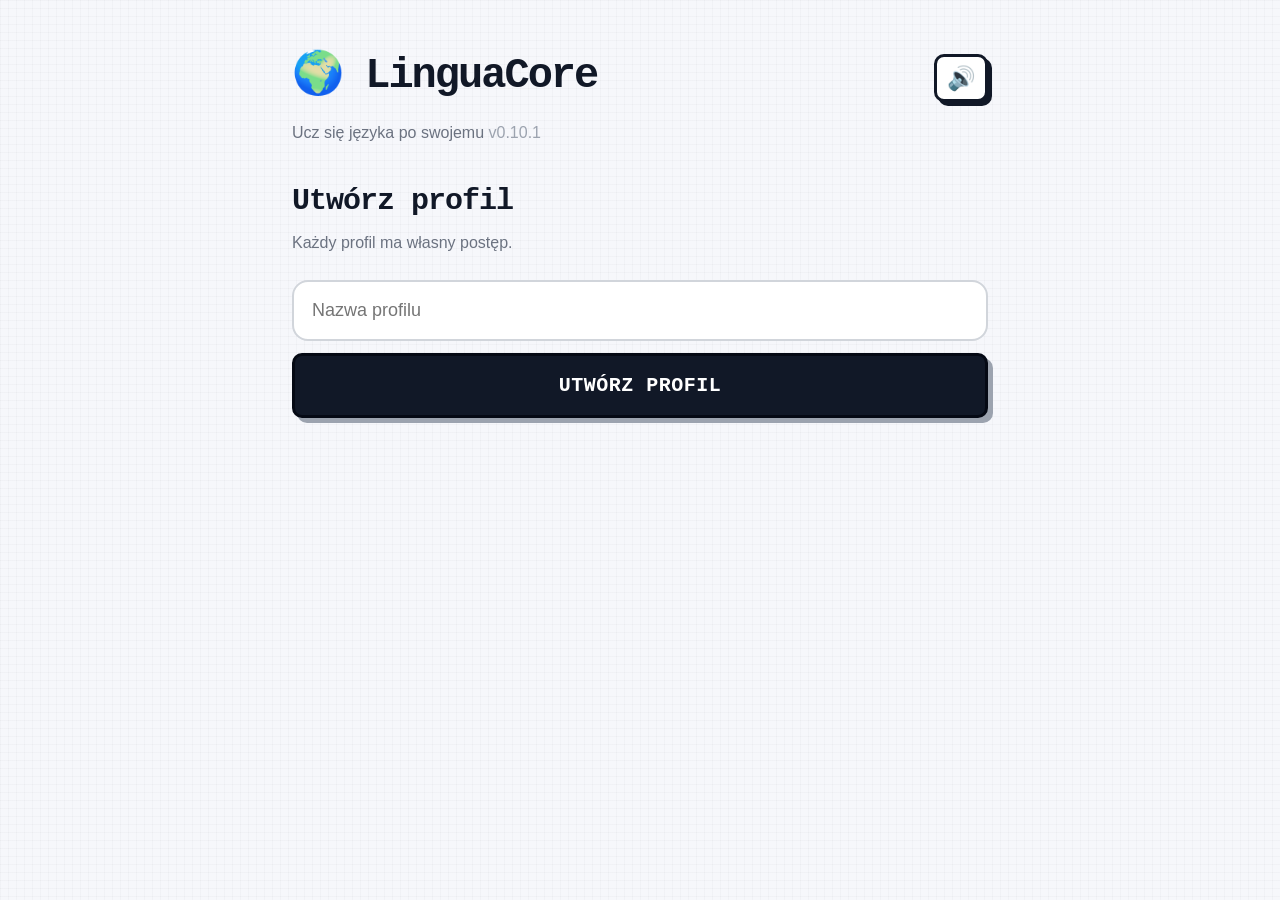
==== index.html @ 2295edbc "LinguaCore v0.10.1 – answer feedback and UI fixes" ====
<!doctype html><html lang="pl"><head><meta charset="utf-8"><meta name="viewport" content="width=device-width,initial-scale=1,viewport-fit=cover"><meta name="theme-color" content="#111827"><link rel="manifest" href="manifest.webmanifest"><link rel="stylesheet" href="styles.css"><title>LinguaCore 0.10.1</title></head><body><main class="app">
<header class="brand"><div class="brand-line"><h1>🌍 LinguaCore</h1><button id="soundToggle" class="sound-toggle" aria-label="Dźwięki">🔊</button></div><p>Ucz się języka po swojemu <span class="version">v0.10.1</span></p></header>
<section id="profileScreen" class="screen"><h2 class="title">Utwórz profil</h2><p class="subtitle">Każdy profil ma własny postęp.</p><input id="profileName" class="input" placeholder="Nazwa profilu"><button id="createProfileBtn" class="primary">Utwórz profil</button><div id="existingProfiles"></div></section>
<section id="courseScreen" class="screen"><div class="profile-chip"><div><small>PROFIL</small><div id="activeProfileName" class="profile-name">—</div></div><button id="changeProfileBtn" class="change-profile">Zmień</button></div><h2 class="title">Czego chcesz się uczyć?</h2><p class="subtitle">Każdy język zachowuje oddzielny postęp.</p>
<button class="action-card course-card" data-course="english"><div class="card-row"><div class="flag">🇬🇧</div><div class="card-main"><div class="card-name">English</div><div class="card-info">British English • A1–B2</div></div><div class="arrow">›</div></div></button>
<button class="action-card course-card" data-course="spanish"><div class="card-row"><div class="flag">🇪🇸</div><div class="card-main"><div class="card-name">Español</div><div class="card-info">A1–B2</div></div><div class="arrow">›</div></div></button></section>
<section id="levelScreen" class="screen"><button id="backToCourses" class="back">← Kursy</button><h2 id="levelTitle" class="title">Wybierz poziom</h2><p class="subtitle">Wybierz poziom startowy.</p><div id="levelGrid" class="level-grid"></div></section>
<section id="readyScreen" class="screen"><button id="backToLevels" class="back">← Poziomy</button><h2 class="title">Kurs gotowy</h2><div class="card"><div id="readyCourse" class="card-name"></div><div id="readyLevel" class="card-info"></div></div><button id="startCourseBtn" class="primary">Rozpocznij naukę</button></section>
<section id="lessonScreen" class="screen"><button id="backFromLesson" class="back">← Kurs</button><div class="lesson-top"><div>Nauka</div><div id="lessonCounter">1 / 5</div></div><div class="lesson-progress"><div id="lessonProgressBar" class="lesson-progress-bar"></div></div>
      <div class="lesson-pixel-scene" aria-hidden="true">
        <span class="pixel-star">✦</span><span class="pixel-hills">▁▂▃▂▁</span><span class="pixel-star">✦</span>
      </div><div class="card lesson-card"><div id="lessonInstruction" class="subtitle">Wybierz poprawne tłumaczenie</div><div id="lessonPrompt" class="lesson-prompt"></div><button id="lessonSpeak" class="lesson-speak">🔊</button><div id="lessonChoices" class="lesson-choices"></div><div id="lessonTyping" class="lesson-typing"><input id="lessonInput" class="lesson-input" autocomplete="off" autocapitalize="none" spellcheck="false" placeholder="Wpisz odpowiedź"><button id="lessonCheck" class="primary">Sprawdź</button></div><div id="lessonFeedback" class="lesson-feedback"></div><button id="lessonContinue" class="primary lesson-continue">Dalej</button></div></section>
<section id="summaryScreen" class="screen"><div class="lesson-summary"><div class="summary-icon">🎉</div><h2>Lekcja ukończona!</h2><p id="summaryScore"></p><div class="summary-stats"><div><strong id="summaryCorrect">0</strong><span>Poprawne</span></div><div><strong id="summaryWrong">0</strong><span>Błędne</span></div><div><strong id="summaryAccuracy">0%</strong><span>Skuteczność</span></div></div>
<div class="progress-panel">
  <h3>Dzisiejsza sesja</h3>
  <div class="progress-line"><span>Wynik dzisiaj</span><strong id="todayScore">0 / 0</strong></div>
  <div class="progress-line"><span>Skuteczność dzisiaj</span><strong id="todayAccuracy">0%</strong></div>
  <h3>Postęp poziomu</h3>
  <div class="progress-line"><span>Poznane słowa</span><strong id="seenWords">0</strong></div>
  <div class="progress-line"><span>Opanowane</span><strong id="masteredWords">0</strong></div>
  <div class="progress-line"><span>Do powtórki</span><strong id="reviewWords">0</strong></div>
  <div class="level-progress"><div id="levelProgressBar"></div></div>
  <div id="levelProgressText" class="progress-caption">0% materiału poznane</div>
</div>
<button id="summaryNext" class="primary">Następna runda</button><button id="summaryContinue" class="secondary" style="margin-top:12px">Wróć do kursu</button></div></section>
</main><script src="app.js"></script><script src="course-data.js"></script><script src="lesson-engine.js"></script><script>
const $=id=>document.getElementById(id), screens=['profileScreen','courseScreen','levelScreen','readyScreen','lessonScreen','summaryScreen'];
let selectedCourse=null,selectedLevel=null,currentLesson=[],idx=0,answered=false,startStats={correct:0,wrong:0};
function show(id){screens.forEach(x=>$(x).classList.toggle('active',x===id));document.body.dataset.screen=id;scrollTo(0,0)}
function profiles(){const p=loadProfiles();$('existingProfiles').innerHTML='';Object.values(p).forEach(x=>{const b=document.createElement('button');b.className='action-card';b.textContent='👤 '+x.name;b.onclick=()=>{setActiveProfile(x.id);openCourses()};$('existingProfiles').append(b)})}
function openProfile(){profiles();show('profileScreen')}
function openCourses(){const p=getActiveProfile();if(!p)return openProfile();$('activeProfileName').textContent=p.name;show('courseScreen')}
function openLevels(c){selectedCourse=c;const lang=APP.languages[c];$('levelTitle').textContent=lang.flag+' '+lang.name;$('levelGrid').innerHTML='';lang.levels.forEach(l=>{const b=document.createElement('button');b.className='level';b.innerHTML=l+'<small>Rozpocznij tutaj</small>';b.onclick=()=>selectLevel(l);$('levelGrid').append(b)});show('levelScreen')}
function selectLevel(l){selectedLevel=l;const all=loadProfiles(),p=getActiveProfile(),sp=all[p.id],c=getCourse(sp,selectedCourse);c.level=l;saveProfiles(all);$('readyCourse').textContent=APP.languages[selectedCourse].flag+' '+APP.languages[selectedCourse].name;$('readyLevel').textContent='Poziom: '+l;show('readyScreen')}
function startLesson(){const p=getActiveProfile();startStats=LinguaCoreEngine.getSummary(p.id,selectedCourse);currentLesson=LinguaCoreEngine.buildLesson(p.id,selectedCourse,selectedLevel,5);idx=0;show('lessonScreen');render()}
function normAnswer(v){return (v||'').trim().toLocaleLowerCase().normalize('NFKC').replace(/[.!?]+$/,'').trim()}
function markChoiceFeedback(selected,correctText,ok){
 const buttons=[...$('lessonChoices').querySelectorAll('.lesson-choice')];
 buttons.forEach(b=>{
   b.classList.add('choice-dimmed');
   if(b.textContent===correctText){b.classList.remove('choice-dimmed');b.classList.add('choice-correct')}
 });
 if(selected){
   selected.classList.remove('choice-dimmed','choice-correct');
   selected.classList.add(ok?'choice-correct':'choice-wrong','choice-selected');
 }
}
function finishAnswer(w,ok,correctText){
 answered=true;ok?RetroAudio.good():RetroAudio.bad();
 LinguaCoreEngine.recordAnswer(getActiveProfile().id,selectedCourse,w.id,ok,w.exerciseMode);
 $('lessonFeedback').textContent=ok?'✅ Dobrze!':'❌ Poprawna odpowiedź: '+correctText;
 [...$('lessonChoices').children].forEach(x=>x.disabled=true);
 $('lessonInput').disabled=true;$('lessonCheck').disabled=true;$('lessonContinue').style.display='block';
}
function render(){
 const w=currentLesson[idx],mode=w.exerciseMode||'recognition';answered=false;
 $('lessonCounter').textContent=(idx+1)+' / '+currentLesson.length;
 $('lessonProgressBar').style.width=((idx+1)/currentLesson.length*100)+'%';
 $('lessonFeedback').textContent='';$('lessonContinue').style.display='none';
 $('lessonChoices').innerHTML='';$('lessonChoices').style.display='none';
 $('lessonTyping').style.display='none';$('lessonInput').disabled=false;$('lessonCheck').disabled=false;$('lessonInput').value='';
 $('lessonSpeak').style.display='none';$('lessonPrompt').classList.remove('listening-prompt');$('lessonSpeak').textContent='🔊';
 const pool=LinguaCoreEngine.wordsForLevel(selectedCourse,selectedLevel).filter(x=>x.id!==w.id).sort(()=>Math.random()-.5);
 if(mode==='recognition'){
   $('lessonInstruction').textContent='Wybierz polskie tłumaczenie';
   $('lessonPrompt').textContent=w.target;$('lessonSpeak').style.display='inline-block';
   $('lessonSpeak').onclick=()=>LinguaCoreEngine.speak(w.target,selectedCourse);
   const ans=[w.pl,...pool.slice(0,3).map(x=>x.pl)].sort(()=>Math.random()-.5);
   $('lessonChoices').style.display='grid';
   ans.forEach(a=>{const b=document.createElement('button');b.className='lesson-choice';b.textContent=a;b.onclick=()=>{if(!answered){const ok=a===w.pl;markChoiceFeedback(b,w.pl,ok);finishAnswer(w,ok,w.pl)}};$('lessonChoices').append(b)});
 }else if(mode==='reverse'){
   $('lessonInstruction').textContent='Wybierz słowo w języku obcym';
   $('lessonPrompt').textContent=w.pl;
   const ans=[w.target,...pool.slice(0,3).map(x=>x.target)].sort(()=>Math.random()-.5);
   $('lessonChoices').style.display='grid';
   ans.forEach(a=>{const b=document.createElement('button');b.className='lesson-choice';b.textContent=a;b.onclick=()=>{if(!answered){const ok=a===w.target;markChoiceFeedback(b,w.target,ok);finishAnswer(w,ok,w.target)}};$('lessonChoices').append(b)});
 }else if(mode==='listening'){
   $('lessonInstruction').textContent='Posłuchaj i wybierz znaczenie';
   $('lessonPrompt').textContent='🔊';$('lessonPrompt').classList.add('listening-prompt');
   $('lessonSpeak').style.display='inline-block';$('lessonSpeak').textContent='🔊';
   $('lessonSpeak').onclick=()=>LinguaCoreEngine.speak(w.target,selectedCourse);
   const ans=[w.pl,...pool.slice(0,3).map(x=>x.pl)].sort(()=>Math.random()-.5);
   $('lessonChoices').style.display='grid';
   ans.forEach(a=>{const b=document.createElement('button');b.className='lesson-choice';b.textContent=a;b.onclick=()=>{if(!answered){const ok=a===w.pl;markChoiceFeedback(b,w.pl,ok);finishAnswer(w,ok,w.pl)}};$('lessonChoices').append(b)});
   setTimeout(()=>{if(!answered)LinguaCoreEngine.speak(w.target,selectedCourse)},180);
 }else{
   $('lessonInstruction').textContent='Wpisz słowo w języku obcym';
   $('lessonPrompt').textContent=w.pl;$('lessonTyping').style.display='grid';
   const check=()=>{if(answered)return;const ok=normAnswer($('lessonInput').value)===normAnswer(w.target);finishAnswer(w,ok,w.target)};
   $('lessonCheck').onclick=check;$('lessonInput').onkeydown=e=>{if(e.key==='Enter')check()};
   setTimeout(()=>$('lessonInput').focus(),80);
 }
}
$('lessonContinue').onclick=()=>{idx++;if(idx<currentLesson.length)return render();const s=LinguaCoreEngine.getSummary(getActiveProfile().id,selectedCourse),c=s.correct-startStats.correct,w=s.wrong-startStats.wrong,t=c+w;$('summaryCorrect').textContent=c;$('summaryWrong').textContent=w;$('summaryAccuracy').textContent=(t?Math.round(c/t*100):0)+'%';$('summaryScore').textContent='Wynik rundy: '+c+' / '+t;
const pr=LinguaCoreEngine.getProgress(getActiveProfile().id,selectedCourse,selectedLevel),dt=pr.todayCorrect+pr.todayWrong;
$('todayScore').textContent=pr.todayCorrect+' / '+dt;
$('todayAccuracy').textContent=(dt?Math.round(pr.todayCorrect/dt*100):0)+'%';
$('seenWords').textContent=pr.seen+' / '+pr.total;
$('masteredWords').textContent=pr.mastered;
$('reviewWords').textContent=pr.review;
const pct=pr.total?Math.round(pr.seen/pr.total*100):0;
$('levelProgressBar').style.width=pct+'%';$('levelProgressText').textContent=pct+'% materiału poznane';
RetroAudio.win();show('summaryScreen')};
$('summaryNext').onclick=startLesson;$('summaryContinue').onclick=()=>openLevels(selectedCourse);$('startCourseBtn').onclick=startLesson;
$('createProfileBtn').onclick=()=>{if(createProfile($('profileName').value))openCourses()};$('changeProfileBtn').onclick=openProfile;$('backToCourses').onclick=openCourses;$('backToLevels').onclick=()=>openLevels(selectedCourse);$('backFromLesson').onclick=()=>openLevels(selectedCourse);document.querySelectorAll('.course-card').forEach(b=>b.onclick=()=>openLevels(b.dataset.course));

// --- LinguaCore 8-bit sound engine: generated locally, no audio files ---
const RetroAudio=(()=>{
 let enabled=localStorage.getItem('linguacoreSound')!=='off',ctx=null;
 const ac=()=>ctx||(ctx=new (window.AudioContext||window.webkitAudioContext)());
 function tone(freq,dur=.055,type='square',gain=.035,delay=0){
   if(!enabled)return; const c=ac(),t=c.currentTime+delay,o=c.createOscillator(),g=c.createGain();
   o.type=type;o.frequency.setValueAtTime(freq,t);g.gain.setValueAtTime(gain,t);g.gain.exponentialRampToValueAtTime(.0001,t+dur);
   o.connect(g);g.connect(c.destination);o.start(t);o.stop(t+dur);
 }
 const tap=()=>{tone(660,.035,'square',.025);tone(880,.025,'square',.018,.025)};
 const good=()=>{tone(523,.05);tone(659,.05,'square',.03,.055);tone(784,.07,'square',.03,.11)};
 const bad=()=>{tone(180,.07,'sawtooth',.025);tone(125,.09,'square',.02,.055)};
 const win=()=>{[523,659,784,1047].forEach((f,i)=>tone(f,.08,'square',.028,i*.065))};
 function set(v){enabled=v;localStorage.setItem('linguacoreSound',v?'on':'off');$('soundToggle').textContent=v?'🔊':'🔇';}
 return {tap,good,bad,win,set,get enabled(){return enabled}};
})();
$('soundToggle').textContent=RetroAudio.enabled?'🔊':'🔇';
$('soundToggle').onclick=()=>{RetroAudio.set(!RetroAudio.enabled);if(RetroAudio.enabled)RetroAudio.tap()};
document.addEventListener('pointerdown',e=>{if(e.target.closest('button')&&!e.target.closest('#soundToggle')&&!e.target.closest('#lessonSpeak'))RetroAudio.tap()},{passive:true});

if(getActiveProfile())openCourses();else openProfile();if('serviceWorker'in navigator)addEventListener('load',()=>navigator.serviceWorker.register('./sw.js'));
</script></body></html>
---- styles.css ----
*{box-sizing:border-box}body{margin:0;background:#f6f7fb;color:#111827;font-family:-apple-system,BlinkMacSystemFont,"Segoe UI",sans-serif}.app{max-width:760px;margin:auto;padding:48px 32px 90px}.brand h1{font-size:42px;margin:0 0 8px}.brand p,.subtitle,.card-info{color:#6b7280}.version{color:#9ca3af}.screen{display:none;margin-top:42px}.screen.active{display:block}.title{font-size:30px;margin:0 0 10px}.profile-chip,.card,.action-card,.lesson-summary{background:white;border:3px solid #e5e7eb;border-radius:28px;padding:22px;margin:18px 0}.profile-chip{display:flex;justify-content:space-between;align-items:center;border:0}.profile-name,.card-name{font-size:22px;font-weight:750}.change-profile,.back{border:0;background:none;color:#356ae6;font-size:20px;font-weight:700}.action-card{width:100%;text-align:left}.card-row{display:flex;align-items:center;gap:18px}.flag{font-size:36px}.card-main{flex:1}.arrow{font-size:36px;color:#9ca3af}.level-grid{display:grid;grid-template-columns:repeat(2,1fr);gap:12px}.level,.primary,.secondary,.lesson-choice{width:100%;padding:18px;border-radius:18px;font-size:20px;font-weight:750}.level,.secondary,.lesson-choice{background:#fff;border:3px solid #d1d5db}.level small{display:block;color:#6b7280;font-size:12px}.primary{background:#111827;color:#fff;border:0}.input{width:100%;padding:18px;border:2px solid #d1d5db;border-radius:16px;font-size:18px;margin:12px 0}.lesson-top{display:flex;justify-content:space-between;font-weight:700;color:#6b7280}.lesson-progress{height:12px;background:#e5e7eb;border-radius:99px;margin:16px 0 28px}.lesson-progress-bar{height:100%;background:#4f86ef;border-radius:99px}.lesson-card{text-align:center}.lesson-prompt{font-size:42px;font-weight:800;margin:30px 0 20px}.lesson-speak{font-size:28px;padding:14px;border:3px solid #d1d5db;border-radius:18px;background:#fff}.lesson-choices{display:grid;gap:12px;margin-top:28px}.lesson-feedback{font-size:18px;font-weight:700;margin:18px}.lesson-continue{display:none}.lesson-typing{display:none}.lesson-summary{text-align:center}.summary-icon{font-size:60px}.lesson-summary h2{font-size:34px}.summary-stats{display:grid;grid-template-columns:repeat(3,1fr);gap:10px;margin:28px 0}.summary-stats div{background:#f6f7fb;padding:20px 8px;border-radius:18px}.summary-stats strong{display:block;font-size:30px}.summary-stats span{color:#6b7280}@media(max-width:520px){.app{padding:34px 18px 70px}.brand h1{font-size:38px}.level-grid{grid-template-columns:1fr}.lesson-prompt{font-size:38px}}
.progress-panel{margin:22px 0 26px;text-align:left;background:#f6f7fb;border-radius:22px;padding:18px}
.progress-panel h3{margin:8px 0 14px;font-size:19px}
.progress-panel h3:not(:first-child){margin-top:22px}
.progress-line{display:flex;justify-content:space-between;gap:18px;padding:8px 0;color:#6b7280}
.progress-line strong{color:#111827}
.level-progress{height:10px;background:#e5e7eb;border-radius:99px;margin-top:14px;overflow:hidden}
.level-progress>div{height:100%;width:0;background:#4f86ef;border-radius:99px}
.progress-caption{text-align:center;color:#6b7280;font-size:14px;margin-top:8px}

/* ===== v0.9 RETRO SKIN ===== */
:root{--ink:#111827;--blue:#356ae6;--pixel:#182033;--paper:#f4f2ea;--shadow:#c8ccd6}
body{background:
linear-gradient(rgba(17,24,39,.025) 1px,transparent 1px),
linear-gradient(90deg,rgba(17,24,39,.025) 1px,transparent 1px),#f6f7fb;background-size:8px 8px}
.brand-line{display:flex;align-items:center;justify-content:space-between;gap:16px}
.sound-toggle{width:54px;height:48px;border:3px solid var(--ink);border-radius:10px;background:#fff;box-shadow:4px 4px 0 var(--ink);font-size:23px}
.sound-toggle:active{transform:translate(3px,3px);box-shadow:1px 1px 0 var(--ink)}
.retro-status{display:inline-block;margin-top:10px;padding:5px 9px;background:var(--ink);color:#9cff57;border-radius:3px;font:700 11px ui-monospace,SFMono-Regular,Menlo,monospace;letter-spacing:.8px}
.retro-status span{color:#7dd3fc}
.action-card,.level,.secondary,.lesson-choice,.lesson-speak,.profile-chip,.card,.lesson-summary{
 border-color:var(--ink);border-radius:14px;box-shadow:6px 6px 0 var(--shadow);transition:transform .06s ease,box-shadow .06s ease
}
.action-card:active,.level:active,.secondary:active,.lesson-choice:active,.lesson-speak:active{
 transform:translate(4px,4px);box-shadow:2px 2px 0 var(--shadow)
}
.primary{border-radius:10px;border:3px solid #050914;box-shadow:5px 5px 0 #9ca3af;text-transform:uppercase;letter-spacing:.5px}
.primary:active{transform:translate(4px,4px);box-shadow:1px 1px 0 #9ca3af}
.course-card .flag{filter:saturate(.9)}
.card-name,.profile-name,.title{letter-spacing:-.5px}
.arrow{font-family:ui-monospace,SFMono-Regular,Menlo,monospace;font-weight:900;color:var(--ink)}
.lesson-progress,.level-progress{border:2px solid var(--ink);height:14px;background:#fff}
.lesson-progress-bar,.level-progress>div{background:repeating-linear-gradient(90deg,#356ae6 0,#356ae6 8px,#5d8cf0 8px,#5d8cf0 12px)}
.lesson-feedback{font-family:ui-monospace,SFMono-Regular,Menlo,monospace}
.summary-icon{filter:saturate(.8)}
.progress-panel,.summary-stats div{border:2px solid #d1d5db;border-radius:8px}
@media(max-width:520px){.sound-toggle{width:50px;height:44px}.retro-status{font-size:10px}}


/* ===== v0.9.1 iPHONE COMPACT + RETRO TYPE ===== */
:root{
  --retro-font: ui-monospace, "SFMono-Regular", Menlo, Monaco, Consolas, "Liberation Mono", monospace;
}
.brand h1,.title,.card-name,.profile-name,.level,.primary,.secondary,.lesson-choice,
.lesson-prompt,.lesson-top,.back,.change-profile,.lesson-summary h2,.progress-panel h3{
  font-family:var(--retro-font);
  font-weight:900;
}
.brand h1{letter-spacing:-2px}
.card-name,.profile-name,.title{letter-spacing:-1px}
.lesson-choice{color:#111827;opacity:1}
.lesson-choice:disabled{color:#111827;opacity:1;-webkit-text-fill-color:#111827}
body[data-screen="lessonScreen"] .brand{display:none}

@media(max-width:520px){
  html,body{min-height:100%;overscroll-behavior-y:none}
  .app{min-height:100dvh;padding:18px 18px calc(18px + env(safe-area-inset-bottom))}
  .brand h1{font-size:31px;margin:0;line-height:1.05}
  .brand p{font-size:15px;margin:8px 0 0}
  .brand-line{gap:10px}
  .sound-toggle{width:46px;height:42px;font-size:20px;box-shadow:3px 3px 0 var(--ink)}
  .screen{margin-top:20px}
  #courseScreen{margin-top:18px}
  .profile-chip{padding:12px 14px;margin:0 0 16px}
  .profile-chip small{font-size:11px}
  .profile-name{font-size:17px}
  .change-profile{font-size:16px}
  #courseScreen .title{font-size:23px;line-height:1.15;margin-bottom:5px}
  #courseScreen .subtitle{font-size:14px;margin:0 0 12px}
  .action-card{padding:13px 14px;margin:10px 0}
  .course-card .flag{font-size:29px}
  .card-row{gap:12px}
  .card-name{font-size:19px}
  .card-info{font-size:13px}
  .arrow{font-size:28px}

  body[data-screen="lessonScreen"] .app{padding-top:10px}
  #lessonScreen{margin-top:0}
  #lessonScreen .back{font-size:16px;padding:6px 0}
  .lesson-top{font-size:14px;margin-top:2px}
  .lesson-progress{height:10px;margin:8px 0 10px}
  .lesson-card{padding:12px 12px 14px;margin:8px 0;box-shadow:4px 4px 0 var(--shadow)}
  .lesson-card>.subtitle{font-size:13px;margin:0}
  .lesson-prompt{font-size:32px;line-height:1;margin:12px 0 8px}
  .lesson-speak{font-size:22px;padding:8px 11px;border-radius:10px;box-shadow:3px 3px 0 var(--shadow)}
  .lesson-choices{gap:8px;margin-top:12px}
  .lesson-choice{padding:12px 10px;min-height:48px;border-radius:10px;font-size:17px;box-shadow:3px 3px 0 var(--shadow)}
  .lesson-feedback{font-size:14px;margin:10px 0}
  .lesson-continue{padding:12px;font-size:16px;box-shadow:3px 3px 0 #9ca3af}
}
@media(max-width:390px){
  .brand h1{font-size:28px}
  #courseScreen .title{font-size:21px}
  .action-card{padding:11px 12px}
  .lesson-choice{min-height:44px;padding:10px 8px}
}


/* ===== v0.9.2 THUMB-ZONE LESSON LAYOUT ===== */
.lesson-pixel-scene{display:none}

@media(max-width:520px){
  body[data-screen="lessonScreen"]{height:100dvh;overflow:hidden}
  body[data-screen="lessonScreen"] .app{
    box-sizing:border-box;
    height:100dvh;
    min-height:100dvh;
    padding:calc(10px + env(safe-area-inset-top)) 18px calc(10px + env(safe-area-inset-bottom));
    overflow:hidden;
  }
  body[data-screen="lessonScreen"] #lessonScreen{
    height:100%;
    display:grid;
    grid-template-rows:auto auto auto 1fr;
    min-height:0;
    gap:0;
  }
  body[data-screen="lessonScreen"] .lesson-pixel-scene{
    display:flex;
    height:34px;
    align-items:center;
    justify-content:center;
    gap:18px;
    color:#356ae6;
    font-family:var(--retro-font);
    font-weight:900;
    letter-spacing:4px;
    overflow:hidden;
  }
  .lesson-pixel-scene .pixel-hills{
    color:#182033;
    font-size:22px;
    transform:scaleX(1.35);
  }
  .lesson-pixel-scene .pixel-star{font-size:13px}

  body[data-screen="lessonScreen"] .lesson-card{
    box-sizing:border-box;
    height:100%;
    min-height:0;
    margin:4px 0 0;
    padding:16px 12px 14px;
    display:flex;
    flex-direction:column;
  }
  body[data-screen="lessonScreen"] .lesson-card>.subtitle{flex:0 0 auto}
  body[data-screen="lessonScreen"] .lesson-prompt{
    flex:0 0 auto;
    margin:10px 0 6px;
  }
  body[data-screen="lessonScreen"] .lesson-speak{
    flex:0 0 auto;
    align-self:center;
  }
  body[data-screen="lessonScreen"] .lesson-choices{
    width:100%;
    margin-top:auto;
    padding-top:12px;
    display:grid;
    gap:8px;
  }
  body[data-screen="lessonScreen"] .lesson-choice{
    min-height:52px;
    padding:10px 8px;
  }
  body[data-screen="lessonScreen"] .lesson-feedback{
    flex:0 0 auto;
    margin:7px 0 0;
  }
  body[data-screen="lessonScreen"] .lesson-continue{
    flex:0 0 auto;
    margin-top:7px;
    padding:10px 12px;
  }
}
@media(max-width:390px), (max-height:760px){
  body[data-screen="lessonScreen"] .lesson-pixel-scene{height:24px}
  body[data-screen="lessonScreen"] .lesson-card{padding-top:10px}
  body[data-screen="lessonScreen"] .lesson-prompt{font-size:28px;margin:7px 0 5px}
  body[data-screen="lessonScreen"] .lesson-choice{min-height:46px;padding:8px}
}


/* ===== v0.9.3 COMBINED iPHONE: LESSON + ONE-SCREEN SUMMARY ===== */
@media(max-width:520px){
  body[data-screen="summaryScreen"]{height:100dvh;overflow:hidden}
  body[data-screen="summaryScreen"] .app{
    box-sizing:border-box;
    height:100dvh;
    min-height:100dvh;
    padding:calc(8px + env(safe-area-inset-top)) 18px calc(10px + env(safe-area-inset-bottom));
    overflow:hidden;
  }
  body[data-screen="summaryScreen"] .brand{display:none}
  body[data-screen="summaryScreen"] #summaryScreen{
    box-sizing:border-box;
    height:100%;
    min-height:0;
    margin:0;
  }
  body[data-screen="summaryScreen"] .lesson-summary{
    box-sizing:border-box;
    height:100%;
    min-height:0;
    margin:0;
    padding:12px 14px;
    display:flex;
    flex-direction:column;
    overflow:hidden;
    box-shadow:4px 4px 0 var(--shadow);
  }
  body[data-screen="summaryScreen"] .summary-icon{
    font-size:28px;
    line-height:1;
    margin:0 0 2px;
  }
  body[data-screen="summaryScreen"] .lesson-summary h2{
    font-size:24px;
    line-height:1.05;
    margin:2px 0 3px;
  }
  body[data-screen="summaryScreen"] #summaryScore{
    font-size:15px;
    margin:2px 0 8px;
  }
  body[data-screen="summaryScreen"] .summary-stats{
    gap:7px;
    margin:0 0 8px;
  }
  body[data-screen="summaryScreen"] .summary-stats div{
    padding:7px 4px;
    min-height:54px;
  }
  body[data-screen="summaryScreen"] .summary-stats strong{
    font-size:22px;
    line-height:1;
  }
  body[data-screen="summaryScreen"] .summary-stats span{
    font-size:11px;
    margin-top:4px;
  }
  body[data-screen="summaryScreen"] .progress-panel{
    flex:1 1 auto;
    min-height:0;
    margin:0 0 8px;
    padding:10px 12px;
    display:flex;
    flex-direction:column;
    justify-content:space-evenly;
    overflow:hidden;
  }
  body[data-screen="summaryScreen"] .progress-panel h3{
    font-size:17px;
    margin:2px 0 4px;
  }
  body[data-screen="summaryScreen"] .progress-row{
    margin:2px 0;
    font-size:13px;
  }
  body[data-screen="summaryScreen"] .level-progress{
    height:10px;
    margin:5px 0 2px;
  }
  body[data-screen="summaryScreen"] #levelProgressText{
    font-size:11px;
    margin:1px 0 0;
  }
  body[data-screen="summaryScreen"] .primary,
  body[data-screen="summaryScreen"] .secondary{
    flex:0 0 auto;
    min-height:46px;
    padding:10px 12px;
    margin-top:6px;
    font-size:15px;
  }
}
@media(max-width:390px), (max-height:760px){
  body[data-screen="summaryScreen"] .lesson-summary{padding:8px 10px}
  body[data-screen="summaryScreen"] .summary-icon{font-size:22px}
  body[data-screen="summaryScreen"] .lesson-summary h2{font-size:21px}
  body[data-screen="summaryScreen"] #summaryScore{font-size:13px;margin-bottom:5px}
  body[data-screen="summaryScreen"] .summary-stats{margin-bottom:5px}
  body[data-screen="summaryScreen"] .summary-stats div{min-height:46px;padding:5px 3px}
  body[data-screen="summaryScreen"] .summary-stats strong{font-size:19px}
  body[data-screen="summaryScreen"] .progress-panel{padding:6px 10px;margin-bottom:5px}
  body[data-screen="summaryScreen"] .progress-panel h3{font-size:15px}
  body[data-screen="summaryScreen"] .progress-row{font-size:12px}
  body[data-screen="summaryScreen"] .primary,
  body[data-screen="summaryScreen"] .secondary{min-height:42px;padding:8px;margin-top:5px;font-size:14px}
}

/* ===== v0.10.0 ADAPTIVE EXERCISES ===== */
.lesson-typing{width:100%;gap:8px;margin-top:auto;padding-top:12px}
.lesson-input{box-sizing:border-box;width:100%;min-height:52px;border:3px solid var(--ink);border-radius:10px;background:#fff;color:#111827;padding:10px 12px;font:800 18px var(--retro-font);outline:none;box-shadow:3px 3px 0 var(--shadow)}
.lesson-input:focus{border-color:#356ae6}
.listening-prompt{font-size:38px!important}
@media(max-width:520px){
 body[data-screen="lessonScreen"] .lesson-typing{margin-top:auto;padding-top:10px}
 body[data-screen="lessonScreen"] .lesson-input{min-height:48px;font-size:17px}
 body[data-screen="lessonScreen"] #lessonCheck{min-height:44px;padding:8px 10px}
}

/* ===== v0.10.1 FEEDBACK + SPEAKER + THUMB-ZONE POLISH ===== */
.lesson-choice.choice-dimmed,
.lesson-choice.choice-dimmed:disabled{
  background:#e9ebef;
  border-color:#8d95a3;
  color:#3f4652;
  opacity:1;
  box-shadow:2px 2px 0 #b9bec8;
}
.lesson-choice.choice-selected,
.lesson-choice.choice-selected:disabled{
  transform:translate(3px,3px);
  box-shadow:1px 1px 0 #aeb4bf;
  opacity:1;
  color:#111827;
}
.lesson-choice.choice-correct,
.lesson-choice.choice-correct:disabled{
  background:#dff3df;
  border-color:#2d7040;
  color:#102a18;
  opacity:1;
}
.lesson-choice.choice-wrong,
.lesson-choice.choice-wrong:disabled{
  background:#f1dddd;
  border-color:#8b4545;
  color:#3d1717;
  opacity:1;
}
.lesson-choice.choice-correct::after{content:"  ✓";font-weight:900}
.lesson-choice.choice-wrong::after{content:"  ✕";font-weight:900}

@media(max-width:520px){
  body[data-screen="lessonScreen"] .lesson-card{
    max-height:calc(100dvh - 245px);
    margin-bottom:calc(18px + env(safe-area-inset-bottom));
  }
  body[data-screen="lessonScreen"] .lesson-speak{
    width:58px;
    min-width:58px;
    height:48px;
    min-height:48px;
    padding:4px;
    font-size:25px;
    line-height:1;
    align-self:center;
  }
}
@media(max-height:760px) and (max-width:520px){
  body[data-screen="lessonScreen"] .lesson-card{
    max-height:calc(100dvh - 215px);
    margin-bottom:calc(10px + env(safe-area-inset-bottom));
  }
}
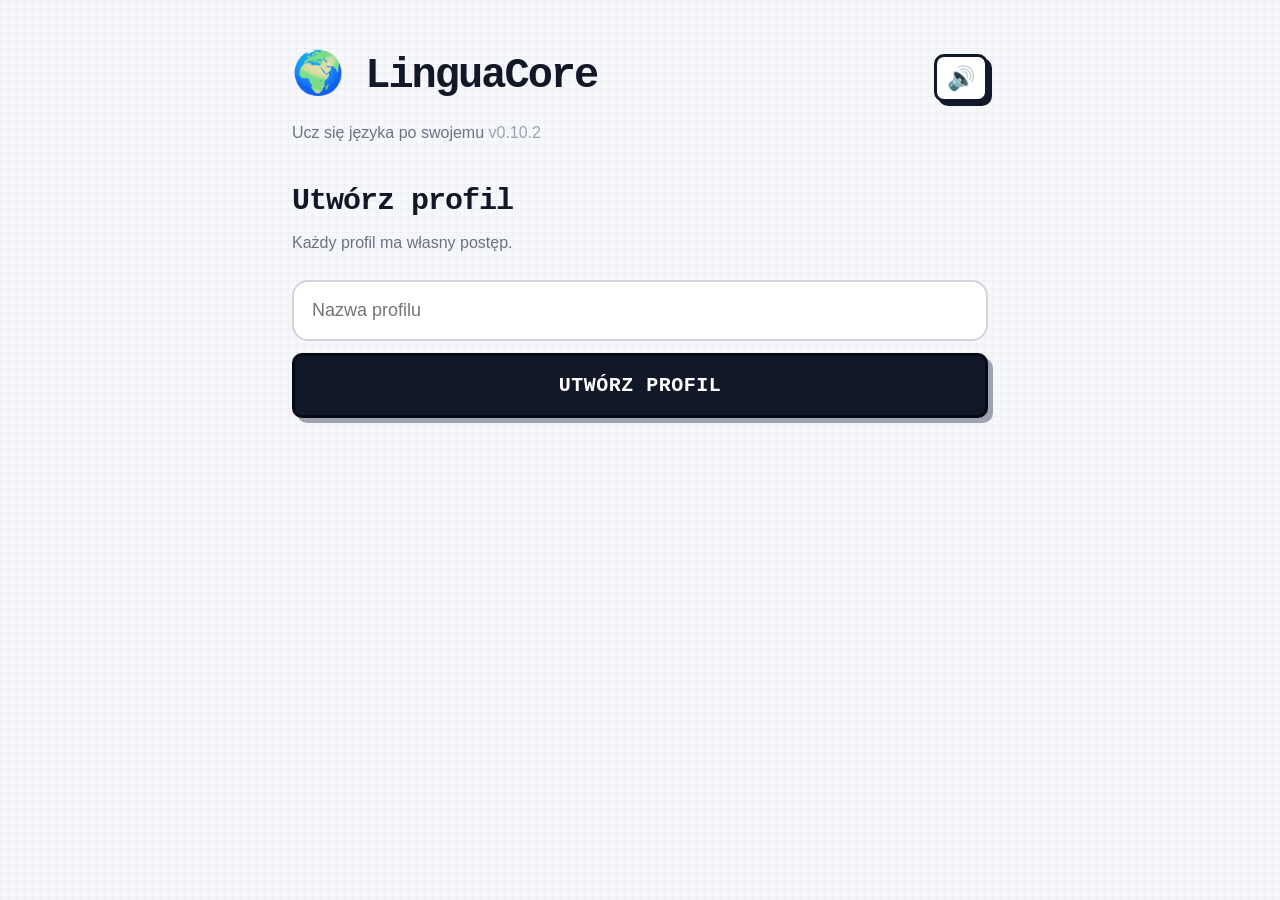
==== commit 55d2fa86: "LinguaCore v0.10.2 – stable answer feedback layout" ====
--- a/index.html
+++ b/index.html
@@ -1,5 +1,5 @@
-<!doctype html><html lang="pl"><head><meta charset="utf-8"><meta name="viewport" content="width=device-width,initial-scale=1,viewport-fit=cover"><meta name="theme-color" content="#111827"><link rel="manifest" href="manifest.webmanifest"><link rel="stylesheet" href="styles.css"><title>LinguaCore 0.10.1</title></head><body><main class="app">
-<header class="brand"><div class="brand-line"><h1>🌍 LinguaCore</h1><button id="soundToggle" class="sound-toggle" aria-label="Dźwięki">🔊</button></div><p>Ucz się języka po swojemu <span class="version">v0.10.1</span></p></header>
+<!doctype html><html lang="pl"><head><meta charset="utf-8"><meta name="viewport" content="width=device-width,initial-scale=1,viewport-fit=cover"><meta name="theme-color" content="#111827"><link rel="manifest" href="manifest.webmanifest"><link rel="stylesheet" href="styles.css"><title>LinguaCore 0.10.2</title></head><body><main class="app">
+<header class="brand"><div class="brand-line"><h1>🌍 LinguaCore</h1><button id="soundToggle" class="sound-toggle" aria-label="Dźwięki">🔊</button></div><p>Ucz się języka po swojemu <span class="version">v0.10.2</span></p></header>
 <section id="profileScreen" class="screen"><h2 class="title">Utwórz profil</h2><p class="subtitle">Każdy profil ma własny postęp.</p><input id="profileName" class="input" placeholder="Nazwa profilu"><button id="createProfileBtn" class="primary">Utwórz profil</button><div id="existingProfiles"></div></section>
 <section id="courseScreen" class="screen"><div class="profile-chip"><div><small>PROFIL</small><div id="activeProfileName" class="profile-name">—</div></div><button id="changeProfileBtn" class="change-profile">Zmień</button></div><h2 class="title">Czego chcesz się uczyć?</h2><p class="subtitle">Każdy język zachowuje oddzielny postęp.</p>
 <button class="action-card course-card" data-course="english"><div class="card-row"><div class="flag">🇬🇧</div><div class="card-main"><div class="card-name">English</div><div class="card-info">British English • A1–B2</div></div><div class="arrow">›</div></div></button>
@@ -37,12 +37,12 @@
 function markChoiceFeedback(selected,correctText,ok){
  const buttons=[...$('lessonChoices').querySelectorAll('.lesson-choice')];
  buttons.forEach(b=>{
-   b.classList.add('choice-dimmed');
-   if(b.textContent===correctText){b.classList.remove('choice-dimmed');b.classList.add('choice-correct')}
+   b.dataset.result='dimmed';
+   if(b.textContent.trim()===String(correctText).trim()) b.dataset.result='correct';
  });
  if(selected){
-   selected.classList.remove('choice-dimmed','choice-correct');
-   selected.classList.add(ok?'choice-correct':'choice-wrong','choice-selected');
+   selected.dataset.selected='true';
+   selected.dataset.result=ok?'correct':'wrong';
  }
 }
 function finishAnswer(w,ok,correctText){
@@ -50,13 +50,13 @@
  LinguaCoreEngine.recordAnswer(getActiveProfile().id,selectedCourse,w.id,ok,w.exerciseMode);
  $('lessonFeedback').textContent=ok?'✅ Dobrze!':'❌ Poprawna odpowiedź: '+correctText;
  [...$('lessonChoices').children].forEach(x=>x.disabled=true);
- $('lessonInput').disabled=true;$('lessonCheck').disabled=true;$('lessonContinue').style.display='block';
+ $('lessonInput').disabled=true;$('lessonCheck').disabled=true;$('lessonFeedback').classList.add('is-visible');$('lessonContinue').classList.add('is-visible');
 }
 function render(){
  const w=currentLesson[idx],mode=w.exerciseMode||'recognition';answered=false;
  $('lessonCounter').textContent=(idx+1)+' / '+currentLesson.length;
  $('lessonProgressBar').style.width=((idx+1)/currentLesson.length*100)+'%';
- $('lessonFeedback').textContent='';$('lessonContinue').style.display='none';
+ $('lessonFeedback').textContent='';$('lessonFeedback').classList.remove('is-visible');$('lessonContinue').classList.remove('is-visible');
  $('lessonChoices').innerHTML='';$('lessonChoices').style.display='none';
  $('lessonTyping').style.display='none';$('lessonInput').disabled=false;$('lessonCheck').disabled=false;$('lessonInput').value='';
  $('lessonSpeak').style.display='none';$('lessonPrompt').classList.remove('listening-prompt');$('lessonSpeak').textContent='🔊';
--- a/styles.css
+++ b/styles.css
@@ -355,3 +355,92 @@
     margin-bottom:calc(10px + env(safe-area-inset-bottom));
   }
 }
+
+/* ===== v0.10.2 STABLE ANSWER STATE ===== */
+.lesson-choice[data-result="dimmed"],
+.lesson-choice[data-result="dimmed"]:disabled{
+  background:#e5e7eb!important;
+  border-color:#7d8490!important;
+  color:#303641!important;
+  opacity:1!important;
+  box-shadow:2px 2px 0 #b8bdc6!important;
+}
+.lesson-choice[data-result="correct"],
+.lesson-choice[data-result="correct"]:disabled{
+  background:#d8f0dc!important;
+  border-color:#2f7542!important;
+  color:#102b18!important;
+  opacity:1!important;
+}
+.lesson-choice[data-result="wrong"],
+.lesson-choice[data-result="wrong"]:disabled{
+  background:#efdada!important;
+  border-color:#934848!important;
+  color:#401919!important;
+  opacity:1!important;
+}
+.lesson-choice[data-selected="true"],
+.lesson-choice[data-selected="true"]:disabled{
+  transform:translate(3px,3px)!important;
+  box-shadow:1px 1px 0 #aeb4bf!important;
+}
+.lesson-choice[data-result="correct"]::after{content:"  ✓";font-weight:900}
+.lesson-choice[data-result="wrong"]::after{content:"  ✕";font-weight:900}
+
+/* Feedback and Dalej always own their space; they no longer grow the card after answering. */
+.lesson-feedback{
+  box-sizing:border-box;
+  min-height:30px;
+  height:30px;
+  margin:4px 0 2px!important;
+  display:flex;
+  align-items:center;
+  justify-content:center;
+  visibility:hidden;
+  font-weight:800;
+}
+.lesson-feedback.is-visible{visibility:visible}
+.lesson-continue{
+  box-sizing:border-box;
+  min-height:46px!important;
+  height:46px;
+  margin:2px 0 0!important;
+  visibility:hidden;
+  flex:0 0 46px;
+}
+.lesson-continue.is-visible{visibility:visible}
+
+@media(max-width:520px){
+  body[data-screen="lessonScreen"] .lesson-card{
+    box-sizing:border-box;
+    height:100%;
+    max-height:none!important;
+    margin:0 0 calc(8px + env(safe-area-inset-bottom))!important;
+    padding:12px 14px 10px!important;
+    overflow:hidden;
+  }
+  body[data-screen="lessonScreen"] .lesson-choices{
+    gap:7px!important;
+    padding-top:8px!important;
+  }
+  body[data-screen="lessonScreen"] .lesson-choice{
+    min-height:54px!important;
+    padding:8px 10px!important;
+  }
+  body[data-screen="lessonScreen"] .lesson-feedback{
+    min-height:28px;
+    height:28px;
+    margin:3px 0 1px!important;
+  }
+  body[data-screen="lessonScreen"] .lesson-continue{
+    min-height:44px!important;
+    height:44px;
+    flex-basis:44px;
+  }
+}
+@media(max-width:390px), (max-height:760px){
+  body[data-screen="lessonScreen"] .lesson-card{padding:9px 11px 8px!important}
+  body[data-screen="lessonScreen"] .lesson-choice{min-height:48px!important;padding:6px 8px!important}
+  body[data-screen="lessonScreen"] .lesson-feedback{height:24px;min-height:24px;font-size:13px}
+  body[data-screen="lessonScreen"] .lesson-continue{height:40px;min-height:40px!important;flex-basis:40px}
+}
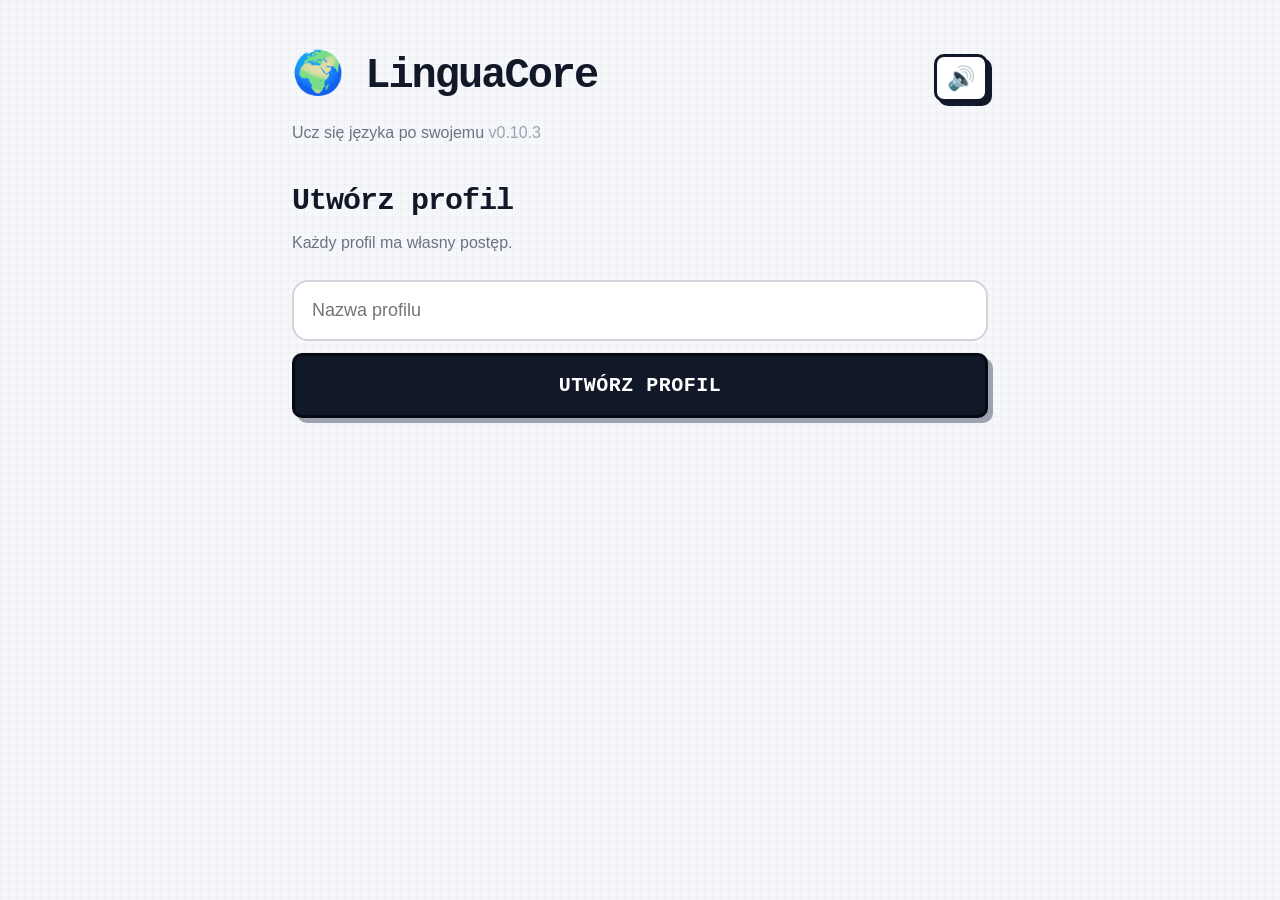
==== commit 78639d19: "LinguaCore v0.10.3 – keep continue button visible" ====
--- a/index.html
+++ b/index.html
@@ -1,5 +1,5 @@
-<!doctype html><html lang="pl"><head><meta charset="utf-8"><meta name="viewport" content="width=device-width,initial-scale=1,viewport-fit=cover"><meta name="theme-color" content="#111827"><link rel="manifest" href="manifest.webmanifest"><link rel="stylesheet" href="styles.css"><title>LinguaCore 0.10.2</title></head><body><main class="app">
-<header class="brand"><div class="brand-line"><h1>🌍 LinguaCore</h1><button id="soundToggle" class="sound-toggle" aria-label="Dźwięki">🔊</button></div><p>Ucz się języka po swojemu <span class="version">v0.10.2</span></p></header>
+<!doctype html><html lang="pl"><head><meta charset="utf-8"><meta name="viewport" content="width=device-width,initial-scale=1,viewport-fit=cover"><meta name="theme-color" content="#111827"><link rel="manifest" href="manifest.webmanifest"><link rel="stylesheet" href="styles.css"><title>LinguaCore 0.10.3</title></head><body><main class="app">
+<header class="brand"><div class="brand-line"><h1>🌍 LinguaCore</h1><button id="soundToggle" class="sound-toggle" aria-label="Dźwięki">🔊</button></div><p>Ucz się języka po swojemu <span class="version">v0.10.3</span></p></header>
 <section id="profileScreen" class="screen"><h2 class="title">Utwórz profil</h2><p class="subtitle">Każdy profil ma własny postęp.</p><input id="profileName" class="input" placeholder="Nazwa profilu"><button id="createProfileBtn" class="primary">Utwórz profil</button><div id="existingProfiles"></div></section>
 <section id="courseScreen" class="screen"><div class="profile-chip"><div><small>PROFIL</small><div id="activeProfileName" class="profile-name">—</div></div><button id="changeProfileBtn" class="change-profile">Zmień</button></div><h2 class="title">Czego chcesz się uczyć?</h2><p class="subtitle">Każdy język zachowuje oddzielny postęp.</p>
 <button class="action-card course-card" data-course="english"><div class="card-row"><div class="flag">🇬🇧</div><div class="card-main"><div class="card-name">English</div><div class="card-info">British English • A1–B2</div></div><div class="arrow">›</div></div></button>
--- a/styles.css
+++ b/styles.css
@@ -444,3 +444,45 @@
   body[data-screen="lessonScreen"] .lesson-feedback{height:24px;min-height:24px;font-size:13px}
   body[data-screen="lessonScreen"] .lesson-continue{height:40px;min-height:40px!important;flex-basis:40px}
 }
+
+/* ===== v0.10.3 — KEEP FEEDBACK + DALEJ INSIDE THE CARD ===== */
+@media(max-width:520px){
+  body[data-screen="lessonScreen"] .lesson-card{
+    padding-bottom:8px!important;
+  }
+
+  /* Once an answer has been given, reclaim a little height from the four answers. */
+  body[data-screen="lessonScreen"] .lesson-choices:has(.lesson-choice[data-result]){
+    gap:5px!important;
+    padding-top:5px!important;
+  }
+  body[data-screen="lessonScreen"] .lesson-choices:has(.lesson-choice[data-result]) .lesson-choice{
+    min-height:46px!important;
+    padding:5px 8px!important;
+  }
+
+  body[data-screen="lessonScreen"] .lesson-feedback{
+    flex:0 0 26px!important;
+    height:26px!important;
+    min-height:26px!important;
+    margin:2px 0!important;
+  }
+
+  body[data-screen="lessonScreen"] .lesson-continue{
+    display:block!important;
+    flex:0 0 42px!important;
+    width:100%!important;
+    height:42px!important;
+    min-height:42px!important;
+    margin:2px 0 0!important;
+    padding:6px 10px!important;
+  }
+  body[data-screen="lessonScreen"] .lesson-continue:not(.is-visible){
+    visibility:hidden!important;
+    pointer-events:none!important;
+  }
+  body[data-screen="lessonScreen"] .lesson-continue.is-visible{
+    visibility:visible!important;
+    pointer-events:auto!important;
+  }
+}
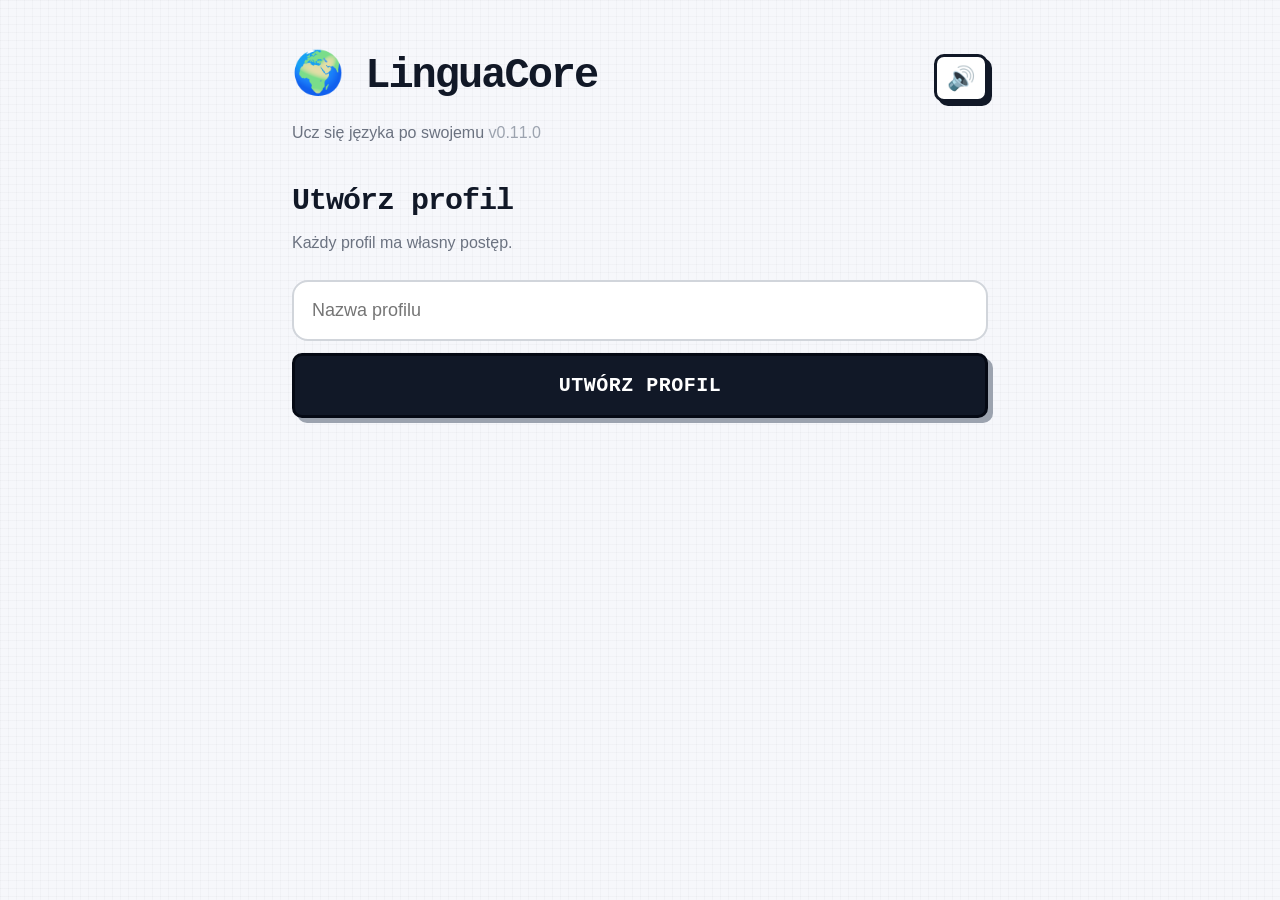
==== commit c758c450: "LinguaCore v0.11.0 LinguaCore v0.11.0 – 4000 item database and pixel mascot" ====
--- a/index.html
+++ b/index.html
@@ -1,9 +1,21 @@
-<!doctype html><html lang="pl"><head><meta charset="utf-8"><meta name="viewport" content="width=device-width,initial-scale=1,viewport-fit=cover"><meta name="theme-color" content="#111827"><link rel="manifest" href="manifest.webmanifest"><link rel="stylesheet" href="styles.css"><title>LinguaCore 0.10.3</title></head><body><main class="app">
-<header class="brand"><div class="brand-line"><h1>🌍 LinguaCore</h1><button id="soundToggle" class="sound-toggle" aria-label="Dźwięki">🔊</button></div><p>Ucz się języka po swojemu <span class="version">v0.10.3</span></p></header>
+<!doctype html><html lang="pl"><head><meta charset="utf-8"><meta name="viewport" content="width=device-width,initial-scale=1,viewport-fit=cover"><meta name="theme-color" content="#111827"><link rel="manifest" href="manifest.webmanifest"><link rel="stylesheet" href="styles.css"><title>LinguaCore 0.11.0</title></head><body><main class="app">
+<header class="brand"><div class="brand-line"><h1>🌍 LinguaCore</h1><button id="soundToggle" class="sound-toggle" aria-label="Dźwięki">🔊</button></div><p>Ucz się języka po swojemu <span class="version">v0.11.0</span></p></header>
 <section id="profileScreen" class="screen"><h2 class="title">Utwórz profil</h2><p class="subtitle">Każdy profil ma własny postęp.</p><input id="profileName" class="input" placeholder="Nazwa profilu"><button id="createProfileBtn" class="primary">Utwórz profil</button><div id="existingProfiles"></div></section>
 <section id="courseScreen" class="screen"><div class="profile-chip"><div><small>PROFIL</small><div id="activeProfileName" class="profile-name">—</div></div><button id="changeProfileBtn" class="change-profile">Zmień</button></div><h2 class="title">Czego chcesz się uczyć?</h2><p class="subtitle">Każdy język zachowuje oddzielny postęp.</p>
 <button class="action-card course-card" data-course="english"><div class="card-row"><div class="flag">🇬🇧</div><div class="card-main"><div class="card-name">English</div><div class="card-info">British English • A1–B2</div></div><div class="arrow">›</div></div></button>
-<button class="action-card course-card" data-course="spanish"><div class="card-row"><div class="flag">🇪🇸</div><div class="card-main"><div class="card-name">Español</div><div class="card-info">A1–B2</div></div><div class="arrow">›</div></div></button></section>
+<button class="action-card course-card" data-course="spanish"><div class="card-row"><div class="flag">🇪🇸</div><div class="card-main"><div class="card-name">Español</div><div class="card-info">A1–B2</div></div><div class="arrow">›</div></div></button>
+<div class="mascot-zone" aria-label="Postęp słownictwa">
+  <div class="vocab-sign"><span>VOCAB ★</span><strong id="globalMastered">0</strong><small>OPANOWANE</small></div>
+  <div class="pixel-stage" aria-hidden="true">
+    <div id="mascotBubble" class="mascot-bubble">hello!</div>
+    <div class="pixel-person">
+      <div class="px-hair"></div><div class="px-head"></div>
+      <div class="px-body"></div><div class="px-arm px-arm-l"></div><div class="px-arm px-arm-r"></div>
+      <div class="px-leg px-leg-l"></div><div class="px-leg px-leg-r"></div>
+    </div>
+    <div class="pixel-ground">▪ ▪ ▪ ▪ ▪</div>
+  </div>
+</div></section>
 <section id="levelScreen" class="screen"><button id="backToCourses" class="back">← Kursy</button><h2 id="levelTitle" class="title">Wybierz poziom</h2><p class="subtitle">Wybierz poziom startowy.</p><div id="levelGrid" class="level-grid"></div></section>
 <section id="readyScreen" class="screen"><button id="backToLevels" class="back">← Poziomy</button><h2 class="title">Kurs gotowy</h2><div class="card"><div id="readyCourse" class="card-name"></div><div id="readyLevel" class="card-info"></div></div><button id="startCourseBtn" class="primary">Rozpocznij naukę</button></section>
 <section id="lessonScreen" class="screen"><button id="backFromLesson" class="back">← Kurs</button><div class="lesson-top"><div>Nauka</div><div id="lessonCounter">1 / 5</div></div><div class="lesson-progress"><div id="lessonProgressBar" class="lesson-progress-bar"></div></div>
@@ -29,7 +41,8 @@
 function show(id){screens.forEach(x=>$(x).classList.toggle('active',x===id));document.body.dataset.screen=id;scrollTo(0,0)}
 function profiles(){const p=loadProfiles();$('existingProfiles').innerHTML='';Object.values(p).forEach(x=>{const b=document.createElement('button');b.className='action-card';b.textContent='👤 '+x.name;b.onclick=()=>{setActiveProfile(x.id);openCourses()};$('existingProfiles').append(b)})}
 function openProfile(){profiles();show('profileScreen')}
-function openCourses(){const p=getActiveProfile();if(!p)return openProfile();$('activeProfileName').textContent=p.name;show('courseScreen')}
+function openCourses(){const p=getActiveProfile();if(!p)return openProfile();$('activeProfileName').textContent=p.name;
+ const gp=LinguaCoreEngine.getGlobalProgress(p.id);$('globalMastered').textContent=gp.mastered;show('courseScreen')}
 function openLevels(c){selectedCourse=c;const lang=APP.languages[c];$('levelTitle').textContent=lang.flag+' '+lang.name;$('levelGrid').innerHTML='';lang.levels.forEach(l=>{const b=document.createElement('button');b.className='level';b.innerHTML=l+'<small>Rozpocznij tutaj</small>';b.onclick=()=>selectLevel(l);$('levelGrid').append(b)});show('levelScreen')}
 function selectLevel(l){selectedLevel=l;const all=loadProfiles(),p=getActiveProfile(),sp=all[p.id],c=getCourse(sp,selectedCourse);c.level=l;saveProfiles(all);$('readyCourse').textContent=APP.languages[selectedCourse].flag+' '+APP.languages[selectedCourse].name;$('readyLevel').textContent='Poziom: '+l;show('readyScreen')}
 function startLesson(){const p=getActiveProfile();startStats=LinguaCoreEngine.getSummary(p.id,selectedCourse);currentLesson=LinguaCoreEngine.buildLesson(p.id,selectedCourse,selectedLevel,5);idx=0;show('lessonScreen');render()}
@@ -124,5 +137,8 @@
 $('soundToggle').onclick=()=>{RetroAudio.set(!RetroAudio.enabled);if(RetroAudio.enabled)RetroAudio.tap()};
 document.addEventListener('pointerdown',e=>{if(e.target.closest('button')&&!e.target.closest('#soundToggle')&&!e.target.closest('#lessonSpeak'))RetroAudio.tap()},{passive:true});
 
+const mascotWords=['hello!','hola!','good morning!','¡buenos días!','thank you!','¡gracias!','see you!','¡hasta luego!','keep going!','¡vamos!'];
+let mascotWordIndex=0;
+setInterval(()=>{const b=$('mascotBubble');if(!b)return;b.classList.remove('bubble-pop');void b.offsetWidth;mascotWordIndex=(mascotWordIndex+1)%mascotWords.length;b.textContent=mascotWords[mascotWordIndex];b.classList.add('bubble-pop')},3200);
 if(getActiveProfile())openCourses();else openProfile();if('serviceWorker'in navigator)addEventListener('load',()=>navigator.serviceWorker.register('./sw.js'));
 </script></body></html>
--- a/styles.css
+++ b/styles.css
@@ -486,3 +486,50 @@
     pointer-events:auto!important;
   }
 }
+
+/* ===== v0.11.0 HOME MASCOT + GLOBAL VOCAB COUNTER ===== */
+.mascot-zone{
+  margin-top:20px; min-height:185px; display:flex; align-items:flex-end; justify-content:center;
+  gap:20px; position:relative; overflow:hidden; padding:4px 8px 2px;
+}
+.vocab-sign{
+  border:3px solid var(--ink); background:#fff7d6; box-shadow:4px 4px 0 var(--shadow);
+  padding:8px 10px; min-width:92px; text-align:center; transform:rotate(-1deg);
+  font-family:var(--retro-font);
+}
+.vocab-sign span,.vocab-sign small{display:block;font-size:10px;font-weight:900;letter-spacing:.5px}
+.vocab-sign strong{display:block;font-size:27px;line-height:1.05;margin:3px 0;color:#234fbd}
+.pixel-stage{position:relative;width:150px;height:170px;display:flex;align-items:flex-end;justify-content:center}
+.mascot-bubble{
+  position:absolute;right:0;top:4px;max-width:128px;background:#fff;border:3px solid var(--ink);
+  box-shadow:3px 3px 0 var(--shadow);padding:7px 9px;font:900 12px var(--retro-font);
+  text-align:center;z-index:4;
+}
+.mascot-bubble:after{content:"";position:absolute;left:22px;bottom:-10px;width:10px;height:10px;background:#fff;border-right:3px solid var(--ink);border-bottom:3px solid var(--ink);transform:rotate(45deg)}
+.bubble-pop{animation:bubblePop .28s steps(2,end)}
+.pixel-person{position:absolute;bottom:22px;left:54px;width:46px;height:92px;animation:pixelWalk .55s steps(2,end) infinite}
+.px-head{position:absolute;left:10px;top:12px;width:28px;height:27px;background:#f2b27c;border:3px solid var(--ink)}
+.px-hair{position:absolute;left:7px;top:6px;width:34px;height:14px;background:#5a351f;border:3px solid var(--ink);z-index:2}
+.px-body{position:absolute;left:8px;top:40px;width:32px;height:31px;background:#4c80e8;border:3px solid var(--ink)}
+.px-arm{position:absolute;top:44px;width:9px;height:28px;background:#f2b27c;border:3px solid var(--ink);transform-origin:top center}
+.px-arm-l{left:0;animation:armL .55s steps(2,end) infinite}.px-arm-r{right:-1px;animation:armR .55s steps(2,end) infinite}
+.px-leg{position:absolute;top:70px;width:11px;height:25px;background:#334155;border:3px solid var(--ink);transform-origin:top center}
+.px-leg-l{left:8px;animation:legL .55s steps(2,end) infinite}.px-leg-r{right:6px;animation:legR .55s steps(2,end) infinite}
+.pixel-ground{position:absolute;bottom:2px;left:8px;right:8px;text-align:center;color:#6c8b4b;font:900 16px var(--retro-font);letter-spacing:5px}
+@keyframes pixelWalk{0%{transform:translateY(0)}100%{transform:translateY(-3px)}}
+@keyframes armL{0%{transform:rotate(18deg)}100%{transform:rotate(-18deg)}} @keyframes armR{0%{transform:rotate(-18deg)}100%{transform:rotate(18deg)}}
+@keyframes legL{0%{transform:rotate(12deg)}100%{transform:rotate(-12deg)}} @keyframes legR{0%{transform:rotate(-12deg)}100%{transform:rotate(12deg)}}
+@keyframes bubblePop{0%{transform:scale(.92)}100%{transform:scale(1)}}
+@media(max-width:520px){
+ body[data-screen="courseScreen"] .mascot-zone{margin-top:12px;min-height:150px;gap:14px}
+ body[data-screen="courseScreen"] .pixel-stage{height:145px;width:140px}
+ body[data-screen="courseScreen"] .pixel-person{transform-origin:bottom center;left:50px}
+ body[data-screen="courseScreen"] .vocab-sign{margin-bottom:18px}
+}
+@media(max-height:760px) and (max-width:520px){
+ body[data-screen="courseScreen"] .mascot-zone{min-height:120px;margin-top:6px}
+ body[data-screen="courseScreen"] .pixel-stage{height:118px}
+ body[data-screen="courseScreen"] .pixel-person{bottom:12px;transform:scale(.82)}
+ body[data-screen="courseScreen"] .mascot-bubble{top:0;font-size:10px;padding:5px 7px}
+ body[data-screen="courseScreen"] .vocab-sign{transform:scale(.9);margin-bottom:8px}
+}
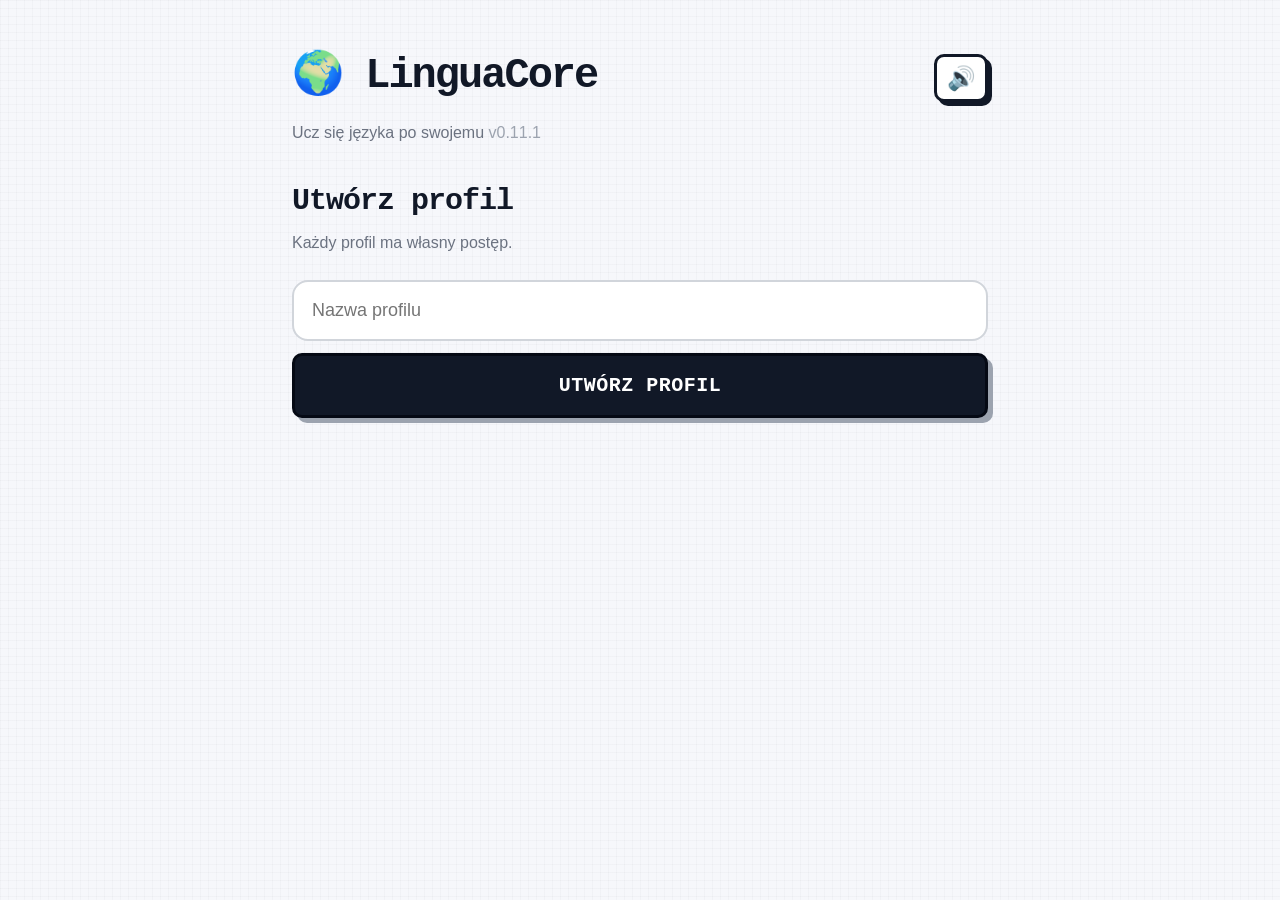
==== commit 916b3168: "Add files via upload" ====
--- a/index.html
+++ b/index.html
@@ -1,5 +1,5 @@
-<!doctype html><html lang="pl"><head><meta charset="utf-8"><meta name="viewport" content="width=device-width,initial-scale=1,viewport-fit=cover"><meta name="theme-color" content="#111827"><link rel="manifest" href="manifest.webmanifest"><link rel="stylesheet" href="styles.css"><title>LinguaCore 0.11.0</title></head><body><main class="app">
-<header class="brand"><div class="brand-line"><h1>🌍 LinguaCore</h1><button id="soundToggle" class="sound-toggle" aria-label="Dźwięki">🔊</button></div><p>Ucz się języka po swojemu <span class="version">v0.11.0</span></p></header>
+<!doctype html><html lang="pl"><head><meta charset="utf-8"><meta name="viewport" content="width=device-width,initial-scale=1,viewport-fit=cover"><meta name="theme-color" content="#111827"><link rel="manifest" href="manifest.webmanifest"><link rel="stylesheet" href="styles.css"><title>LinguaCore 0.11.1</title></head><body><main class="app">
+<header class="brand"><div class="brand-line"><h1>🌍 LinguaCore</h1><button id="soundToggle" class="sound-toggle" aria-label="Dźwięki">🔊</button></div><p>Ucz się języka po swojemu <span class="version">v0.11.1</span></p></header>
 <section id="profileScreen" class="screen"><h2 class="title">Utwórz profil</h2><p class="subtitle">Każdy profil ma własny postęp.</p><input id="profileName" class="input" placeholder="Nazwa profilu"><button id="createProfileBtn" class="primary">Utwórz profil</button><div id="existingProfiles"></div></section>
 <section id="courseScreen" class="screen"><div class="profile-chip"><div><small>PROFIL</small><div id="activeProfileName" class="profile-name">—</div></div><button id="changeProfileBtn" class="change-profile">Zmień</button></div><h2 class="title">Czego chcesz się uczyć?</h2><p class="subtitle">Każdy język zachowuje oddzielny postęp.</p>
 <button class="action-card course-card" data-course="english"><div class="card-row"><div class="flag">🇬🇧</div><div class="card-main"><div class="card-name">English</div><div class="card-info">British English • A1–B2</div></div><div class="arrow">›</div></div></button>
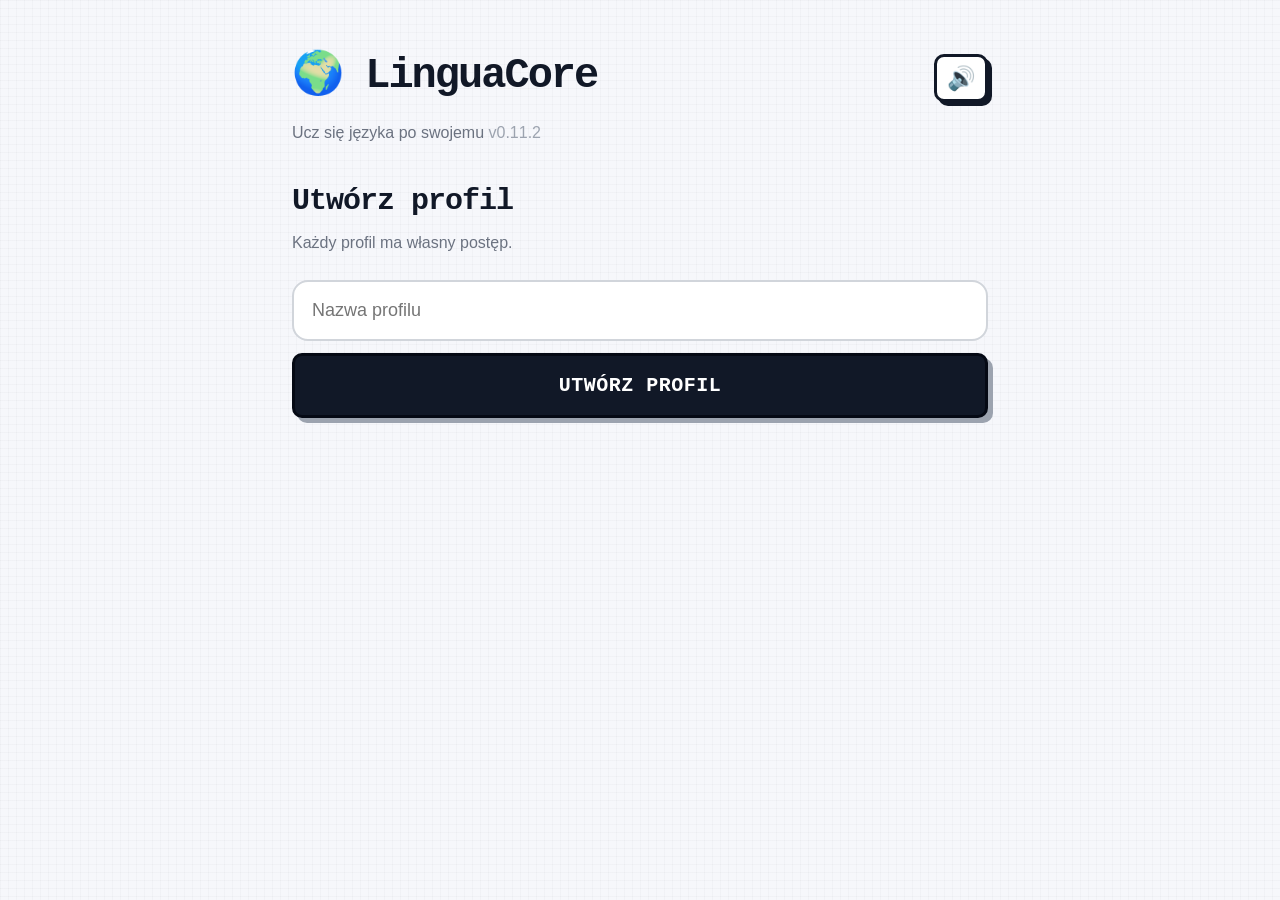
==== commit cafe6677: "Add files via upload" ====
--- a/index.html
+++ b/index.html
@@ -1,5 +1,5 @@
-<!doctype html><html lang="pl"><head><meta charset="utf-8"><meta name="viewport" content="width=device-width,initial-scale=1,viewport-fit=cover"><meta name="theme-color" content="#111827"><link rel="manifest" href="manifest.webmanifest"><link rel="stylesheet" href="styles.css"><title>LinguaCore 0.11.1</title></head><body><main class="app">
-<header class="brand"><div class="brand-line"><h1>🌍 LinguaCore</h1><button id="soundToggle" class="sound-toggle" aria-label="Dźwięki">🔊</button></div><p>Ucz się języka po swojemu <span class="version">v0.11.1</span></p></header>
+<!doctype html><html lang="pl"><head><meta charset="utf-8"><meta name="viewport" content="width=device-width,initial-scale=1,viewport-fit=cover"><meta name="theme-color" content="#111827"><link rel="manifest" href="manifest.webmanifest"><link rel="stylesheet" href="styles.css"><title>LinguaCore 0.11.2</title></head><body><main class="app">
+<header class="brand"><div class="brand-line"><h1>🌍 LinguaCore</h1><button id="soundToggle" class="sound-toggle" aria-label="Dźwięki">🔊</button></div><p>Ucz się języka po swojemu <span class="version">v0.11.2</span></p></header>
 <section id="profileScreen" class="screen"><h2 class="title">Utwórz profil</h2><p class="subtitle">Każdy profil ma własny postęp.</p><input id="profileName" class="input" placeholder="Nazwa profilu"><button id="createProfileBtn" class="primary">Utwórz profil</button><div id="existingProfiles"></div></section>
 <section id="courseScreen" class="screen"><div class="profile-chip"><div><small>PROFIL</small><div id="activeProfileName" class="profile-name">—</div></div><button id="changeProfileBtn" class="change-profile">Zmień</button></div><h2 class="title">Czego chcesz się uczyć?</h2><p class="subtitle">Każdy język zachowuje oddzielny postęp.</p>
 <button class="action-card course-card" data-course="english"><div class="card-row"><div class="flag">🇬🇧</div><div class="card-main"><div class="card-name">English</div><div class="card-info">British English • A1–B2</div></div><div class="arrow">›</div></div></button>
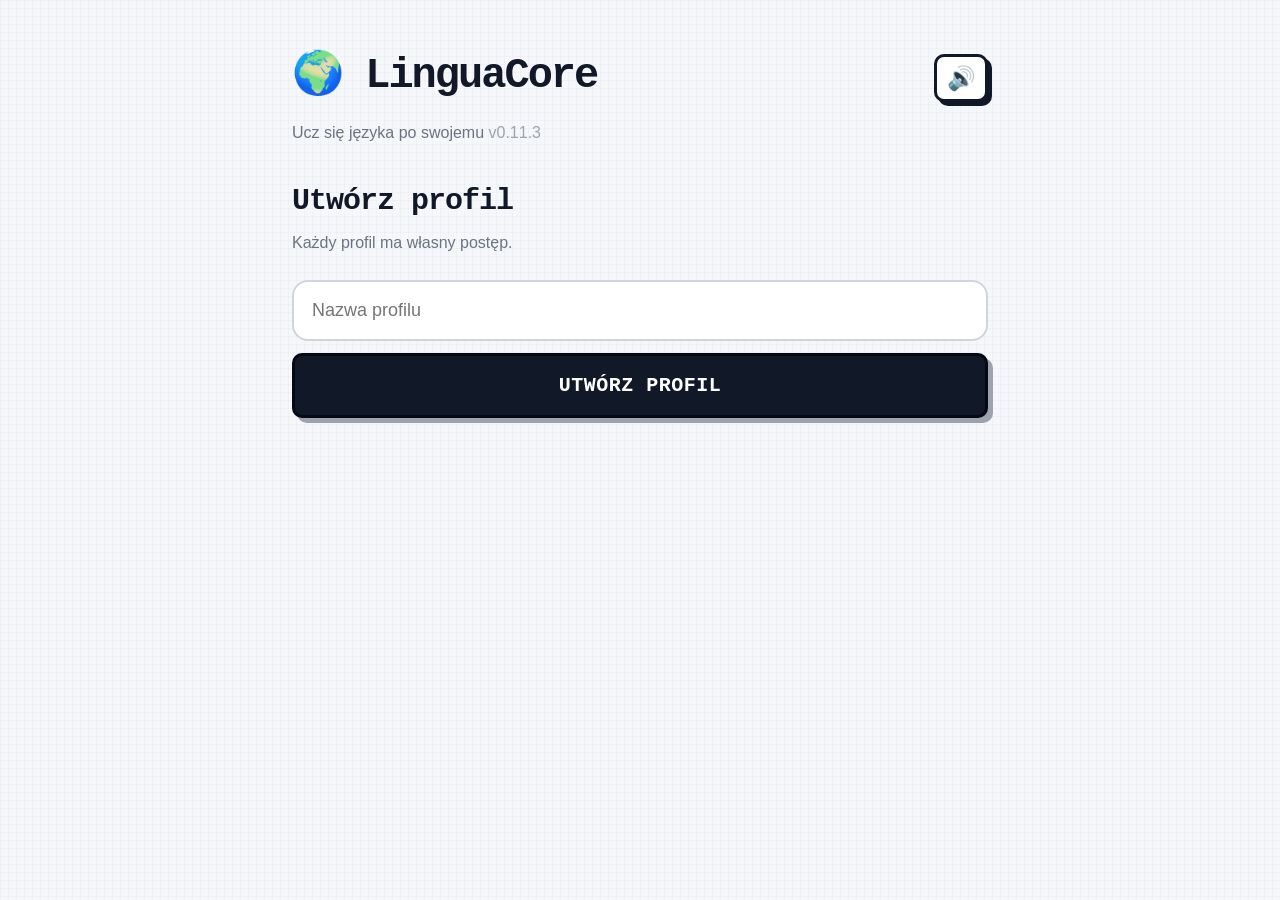
==== commit b82716b7: "Add files via upload" ====
--- a/index.html
+++ b/index.html
@@ -1,5 +1,5 @@
-<!doctype html><html lang="pl"><head><meta charset="utf-8"><meta name="viewport" content="width=device-width,initial-scale=1,viewport-fit=cover"><meta name="theme-color" content="#111827"><link rel="manifest" href="manifest.webmanifest"><link rel="stylesheet" href="styles.css"><title>LinguaCore 0.11.2</title></head><body><main class="app">
-<header class="brand"><div class="brand-line"><h1>🌍 LinguaCore</h1><button id="soundToggle" class="sound-toggle" aria-label="Dźwięki">🔊</button></div><p>Ucz się języka po swojemu <span class="version">v0.11.2</span></p></header>
+<!doctype html><html lang="pl"><head><meta charset="utf-8"><meta name="viewport" content="width=device-width,initial-scale=1,viewport-fit=cover"><meta name="theme-color" content="#111827"><link rel="manifest" href="manifest.webmanifest"><link rel="stylesheet" href="styles.css"><title>LinguaCore 0.11.3</title></head><body><main class="app">
+<header class="brand"><div class="brand-line"><h1>🌍 LinguaCore</h1><button id="soundToggle" class="sound-toggle" aria-label="Dźwięki">🔊</button></div><p>Ucz się języka po swojemu <span class="version">v0.11.3</span></p></header>
 <section id="profileScreen" class="screen"><h2 class="title">Utwórz profil</h2><p class="subtitle">Każdy profil ma własny postęp.</p><input id="profileName" class="input" placeholder="Nazwa profilu"><button id="createProfileBtn" class="primary">Utwórz profil</button><div id="existingProfiles"></div></section>
 <section id="courseScreen" class="screen"><div class="profile-chip"><div><small>PROFIL</small><div id="activeProfileName" class="profile-name">—</div></div><button id="changeProfileBtn" class="change-profile">Zmień</button></div><h2 class="title">Czego chcesz się uczyć?</h2><p class="subtitle">Każdy język zachowuje oddzielny postęp.</p>
 <button class="action-card course-card" data-course="english"><div class="card-row"><div class="flag">🇬🇧</div><div class="card-main"><div class="card-name">English</div><div class="card-info">British English • A1–B2</div></div><div class="arrow">›</div></div></button>
@@ -58,6 +58,29 @@
    selected.dataset.result=ok?'correct':'wrong';
  }
 }
+
+// Distractors must match the *displayed answer* rather than the prompt.
+// Never mix single-word answers with multi-word answers, or duplicate answers.
+function makeChoices(word,course,level,answerField){
+ const correct=String(word[answerField]).trim();
+ const pool=LinguaCoreEngine.wordsForLevel(course,level);
+ const norm=x=>String(x||'').trim().toLocaleLowerCase();
+ const tokens=x=>(x.match(/[\p{L}\p{N}]+(?:['’][\p{L}\p{N}]+)*/gu)||[]).length;
+ const count=tokens(correct),used=new Set([norm(correct)]);
+ const candidates=pool.filter(x=>x.id!==word.id).map(x=>({text:String(x[answerField]).trim(),topic:x.topic||'',type:x.type||'',id:x.id}))
+   .filter(x=>x.text&&tokens(x.text)===count&&!used.has(norm(x.text)));
+ const randomize=a=>{const v=[...a];for(let i=v.length-1;i>0;i--){const j=Math.floor(Math.random()*(i+1));[v[i],v[j]]=[v[j],v[i]]}return v};
+ const targetTopic=word.topic||'',targetLength=correct.length;
+ const ranked=randomize(candidates).map(x=>({ ...x, score:
+   (x.topic===targetTopic?5:0)+(x.type===word.type?2:0)
+   -Math.min(3,Math.abs(x.text.length-targetLength)/12)+Math.random()*2
+ })).sort((a,b)=>b.score-a.score);
+ const chosen=[];
+ for(const x of ranked){const key=norm(x.text);if(used.has(key))continue;used.add(key);chosen.push(x.text);if(chosen.length===3)break}
+ // Do not generate fake answers or break the length rule when there are too few.
+ return chosen.length===3?randomize([correct,...chosen]):null;
+}
+
 function finishAnswer(w,ok,correctText){
  answered=true;ok?RetroAudio.good():RetroAudio.bad();
  LinguaCoreEngine.recordAnswer(getActiveProfile().id,selectedCourse,w.id,ok,w.exerciseMode);
@@ -65,6 +88,16 @@
  [...$('lessonChoices').children].forEach(x=>x.disabled=true);
  $('lessonInput').disabled=true;$('lessonCheck').disabled=true;$('lessonFeedback').classList.add('is-visible');$('lessonContinue').classList.add('is-visible');
 }
+
+function renderTypingFallback(w){
+ $('lessonInstruction').textContent='Wpisz słowo w języku obcym';
+ $('lessonPrompt').textContent=w.pl;
+ $('lessonSpeak').style.display='none';
+ $('lessonTyping').style.display='grid';
+ const check=()=>{if(answered)return;const ok=normAnswer($('lessonInput').value)===normAnswer(w.target);finishAnswer(w,ok,w.target)};
+ $('lessonCheck').onclick=check;$('lessonInput').onkeydown=e=>{if(e.key==='Enter')check()};
+}
+
 function render(){
  const w=currentLesson[idx],mode=w.exerciseMode||'recognition';answered=false;
  $('lessonCounter').textContent=(idx+1)+' / '+currentLesson.length;
@@ -73,18 +106,20 @@
  $('lessonChoices').innerHTML='';$('lessonChoices').style.display='none';
  $('lessonTyping').style.display='none';$('lessonInput').disabled=false;$('lessonCheck').disabled=false;$('lessonInput').value='';
  $('lessonSpeak').style.display='none';$('lessonPrompt').classList.remove('listening-prompt');$('lessonSpeak').textContent='🔊';
- const pool=LinguaCoreEngine.wordsForLevel(selectedCourse,selectedLevel).filter(x=>x.id!==w.id).sort(()=>Math.random()-.5);
+
  if(mode==='recognition'){
    $('lessonInstruction').textContent='Wybierz polskie tłumaczenie';
    $('lessonPrompt').textContent=w.target;$('lessonSpeak').style.display='inline-block';
    $('lessonSpeak').onclick=()=>LinguaCoreEngine.speak(w.target,selectedCourse);
-   const ans=[w.pl,...pool.slice(0,3).map(x=>x.pl)].sort(()=>Math.random()-.5);
+   const ans=makeChoices(w,selectedCourse,selectedLevel,'pl');
+   if(!ans){renderTypingFallback(w);return}
    $('lessonChoices').style.display='grid';
    ans.forEach(a=>{const b=document.createElement('button');b.className='lesson-choice';b.textContent=a;b.onclick=()=>{if(!answered){const ok=a===w.pl;markChoiceFeedback(b,w.pl,ok);finishAnswer(w,ok,w.pl)}};$('lessonChoices').append(b)});
  }else if(mode==='reverse'){
    $('lessonInstruction').textContent='Wybierz słowo w języku obcym';
    $('lessonPrompt').textContent=w.pl;
-   const ans=[w.target,...pool.slice(0,3).map(x=>x.target)].sort(()=>Math.random()-.5);
+   const ans=makeChoices(w,selectedCourse,selectedLevel,'target');
+   if(!ans){renderTypingFallback(w);return}
    $('lessonChoices').style.display='grid';
    ans.forEach(a=>{const b=document.createElement('button');b.className='lesson-choice';b.textContent=a;b.onclick=()=>{if(!answered){const ok=a===w.target;markChoiceFeedback(b,w.target,ok);finishAnswer(w,ok,w.target)}};$('lessonChoices').append(b)});
  }else if(mode==='listening'){
@@ -92,7 +127,8 @@
    $('lessonPrompt').textContent='🔊';$('lessonPrompt').classList.add('listening-prompt');
    $('lessonSpeak').style.display='inline-block';$('lessonSpeak').textContent='🔊';
    $('lessonSpeak').onclick=()=>LinguaCoreEngine.speak(w.target,selectedCourse);
-   const ans=[w.pl,...pool.slice(0,3).map(x=>x.pl)].sort(()=>Math.random()-.5);
+   const ans=makeChoices(w,selectedCourse,selectedLevel,'pl');
+   if(!ans){renderTypingFallback(w);return}
    $('lessonChoices').style.display='grid';
    ans.forEach(a=>{const b=document.createElement('button');b.className='lesson-choice';b.textContent=a;b.onclick=()=>{if(!answered){const ok=a===w.pl;markChoiceFeedback(b,w.pl,ok);finishAnswer(w,ok,w.pl)}};$('lessonChoices').append(b)});
    setTimeout(()=>{if(!answered)LinguaCoreEngine.speak(w.target,selectedCourse)},180);
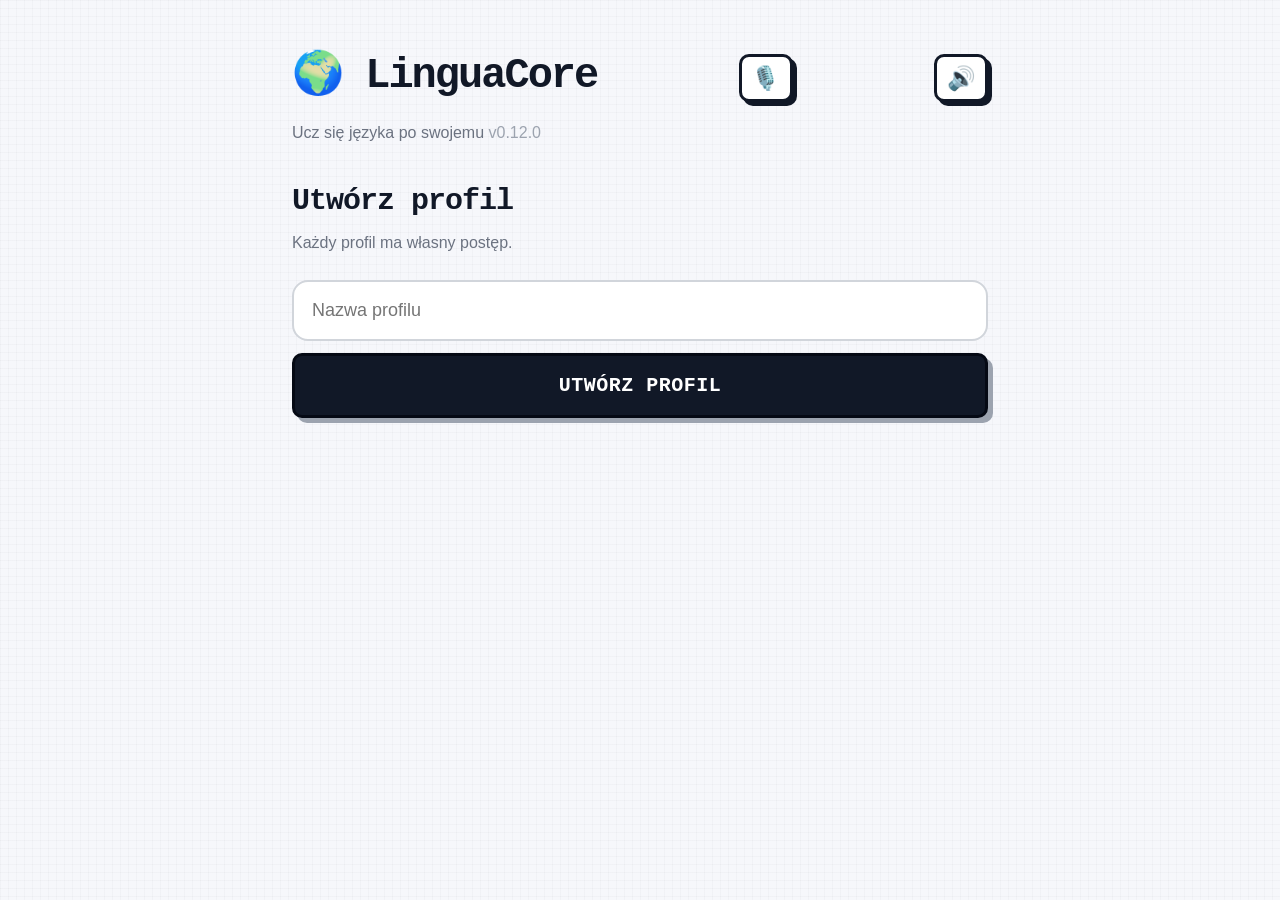
==== commit ea9e2b39: "Add files via upload" ====
--- a/index.html
+++ b/index.html
@@ -1,8 +1,10 @@
-<!doctype html><html lang="pl"><head><meta charset="utf-8"><meta name="viewport" content="width=device-width,initial-scale=1,viewport-fit=cover"><meta name="theme-color" content="#111827"><link rel="manifest" href="manifest.webmanifest"><link rel="stylesheet" href="styles.css"><title>LinguaCore 0.11.3</title></head><body><main class="app">
-<header class="brand"><div class="brand-line"><h1>🌍 LinguaCore</h1><button id="soundToggle" class="sound-toggle" aria-label="Dźwięki">🔊</button></div><p>Ucz się języka po swojemu <span class="version">v0.11.3</span></p></header>
+<!doctype html><html lang="pl"><head><meta charset="utf-8"><meta name="viewport" content="width=device-width,initial-scale=1,viewport-fit=cover"><meta name="theme-color" content="#111827"><link rel="manifest" href="manifest.webmanifest"><link rel="stylesheet" href="styles.css"><title>LinguaCore 0.12.0</title></head><body><main class="app">
+<header class="brand"><div class="brand-line"><h1>🌍 LinguaCore</h1><button id="voiceSettingsBtn" class="sound-toggle" aria-label="Ustawienia głosu">🎙️</button><button id="soundToggle" class="sound-toggle" aria-label="Dźwięki">🔊</button></div><p>Ucz się języka po swojemu <span class="version">v0.12.0</span></p></header>
+<section id="voiceScreen" class="screen"><button id="voiceBack" class="back">← Wróć</button><h2 class="title">🎙️ Ustawienia wymowy</h2><p class="subtitle">Wybierz głos dostępny w Safari. Dostępność głosów kobiecych i męskich zależy od iPhone’a.</p><label>Język<select id="voiceCourse" class="input"><option value="english">🇬🇧 English</option><option value="spanish">🇪🇸 Español</option></select></label><label>Głos<select id="voiceChoice" class="input"></select></label><label>Tempo<select id="voiceRate" class="input"><option value="0.72">Wolne</option><option value="0.88">Normalne</option><option value="1.05">Szybkie</option></select></label><button id="voiceTest" class="primary">▶️ Odsłuchaj próbkę</button><p class="subtitle">Nazwy głosów pochodzą z systemu. Safari nie zawsze podaje płeć głosu.</p></section>
 <section id="profileScreen" class="screen"><h2 class="title">Utwórz profil</h2><p class="subtitle">Każdy profil ma własny postęp.</p><input id="profileName" class="input" placeholder="Nazwa profilu"><button id="createProfileBtn" class="primary">Utwórz profil</button><div id="existingProfiles"></div></section>
 <section id="courseScreen" class="screen"><div class="profile-chip"><div><small>PROFIL</small><div id="activeProfileName" class="profile-name">—</div></div><button id="changeProfileBtn" class="change-profile">Zmień</button></div><h2 class="title">Czego chcesz się uczyć?</h2><p class="subtitle">Każdy język zachowuje oddzielny postęp.</p>
 <button class="action-card course-card" data-course="english"><div class="card-row"><div class="flag">🇬🇧</div><div class="card-main"><div class="card-name">English</div><div class="card-info">British English • A1–B2</div></div><div class="arrow">›</div></div></button>
+<button class="action-card course-card" data-course="idioms"><div class="card-row"><div class="flag">💬</div><div class="card-main"><div class="card-name">British Idioms & Expressions</div><div class="card-info">300 przydatnych wyrażeń • A2–B2</div></div><div class="arrow">›</div></div></button>
 <button class="action-card course-card" data-course="spanish"><div class="card-row"><div class="flag">🇪🇸</div><div class="card-main"><div class="card-name">Español</div><div class="card-info">A1–B2</div></div><div class="arrow">›</div></div></button>
 <div class="mascot-zone" aria-label="Postęp słownictwa">
   <div class="vocab-sign"><span>VOCAB ★</span><strong id="globalMastered">0</strong><small>OPANOWANE</small></div>
@@ -21,7 +23,7 @@
 <section id="lessonScreen" class="screen"><button id="backFromLesson" class="back">← Kurs</button><div class="lesson-top"><div>Nauka</div><div id="lessonCounter">1 / 5</div></div><div class="lesson-progress"><div id="lessonProgressBar" class="lesson-progress-bar"></div></div>
       <div class="lesson-pixel-scene" aria-hidden="true">
         <span class="pixel-star">✦</span><span class="pixel-hills">▁▂▃▂▁</span><span class="pixel-star">✦</span>
-      </div><div class="card lesson-card"><div id="lessonInstruction" class="subtitle">Wybierz poprawne tłumaczenie</div><div id="lessonPrompt" class="lesson-prompt"></div><button id="lessonSpeak" class="lesson-speak">🔊</button><div id="lessonChoices" class="lesson-choices"></div><div id="lessonTyping" class="lesson-typing"><input id="lessonInput" class="lesson-input" autocomplete="off" autocapitalize="none" spellcheck="false" placeholder="Wpisz odpowiedź"><button id="lessonCheck" class="primary">Sprawdź</button></div><div id="lessonFeedback" class="lesson-feedback"></div><button id="lessonContinue" class="primary lesson-continue">Dalej</button></div></section>
+      </div><div class="card lesson-card"><div id="lessonInstruction" class="subtitle">Wybierz poprawne tłumaczenie</div><div id="lessonPrompt" class="lesson-prompt"></div><button id="lessonSpeak" class="lesson-speak">🔊</button><div id="lessonChoices" class="lesson-choices"></div><div id="lessonTyping" class="lesson-typing"><input id="lessonInput" class="lesson-input" autocomplete="off" autocapitalize="none" spellcheck="false" placeholder="Wpisz odpowiedź"><button id="lessonCheck" class="primary">Sprawdź</button></div><div id="lessonFeedback" class="lesson-feedback"></div><div class="lesson-nav"><button id="lessonPrevious" class="secondary" style="display:none">← Poprzednie</button><button id="lessonContinue" class="primary lesson-continue">Dalej</button><button id="lessonReturn" class="secondary" style="display:none">Wróć do pytania →</button></div></div></section>
 <section id="summaryScreen" class="screen"><div class="lesson-summary"><div class="summary-icon">🎉</div><h2>Lekcja ukończona!</h2><p id="summaryScore"></p><div class="summary-stats"><div><strong id="summaryCorrect">0</strong><span>Poprawne</span></div><div><strong id="summaryWrong">0</strong><span>Błędne</span></div><div><strong id="summaryAccuracy">0%</strong><span>Skuteczność</span></div></div>
 <div class="progress-panel">
   <h3>Dzisiejsza sesja</h3>
@@ -36,8 +38,8 @@
 </div>
 <button id="summaryNext" class="primary">Następna runda</button><button id="summaryContinue" class="secondary" style="margin-top:12px">Wróć do kursu</button></div></section>
 </main><script src="app.js"></script><script src="course-data.js"></script><script src="lesson-engine.js"></script><script>
-const $=id=>document.getElementById(id), screens=['profileScreen','courseScreen','levelScreen','readyScreen','lessonScreen','summaryScreen'];
-let selectedCourse=null,selectedLevel=null,currentLesson=[],idx=0,answered=false,startStats={correct:0,wrong:0};
+const $=id=>document.getElementById(id), screens=['profileScreen','courseScreen','levelScreen','readyScreen','lessonScreen','summaryScreen','voiceScreen'];
+let selectedCourse=null,selectedLevel=null,currentLesson=[],idx=0,answered=false,startStats={correct:0,wrong:0},answerHistory=[],reviewIndex=null,voiceReturnScreen='courseScreen';
 function show(id){screens.forEach(x=>$(x).classList.toggle('active',x===id));document.body.dataset.screen=id;scrollTo(0,0)}
 function profiles(){const p=loadProfiles();$('existingProfiles').innerHTML='';Object.values(p).forEach(x=>{const b=document.createElement('button');b.className='action-card';b.textContent='👤 '+x.name;b.onclick=()=>{setActiveProfile(x.id);openCourses()};$('existingProfiles').append(b)})}
 function openProfile(){profiles();show('profileScreen')}
@@ -45,8 +47,10 @@
  const gp=LinguaCoreEngine.getGlobalProgress(p.id);$('globalMastered').textContent=gp.mastered;show('courseScreen')}
 function openLevels(c){selectedCourse=c;const lang=APP.languages[c];$('levelTitle').textContent=lang.flag+' '+lang.name;$('levelGrid').innerHTML='';lang.levels.forEach(l=>{const b=document.createElement('button');b.className='level';b.innerHTML=l+'<small>Rozpocznij tutaj</small>';b.onclick=()=>selectLevel(l);$('levelGrid').append(b)});show('levelScreen')}
 function selectLevel(l){selectedLevel=l;const all=loadProfiles(),p=getActiveProfile(),sp=all[p.id],c=getCourse(sp,selectedCourse);c.level=l;saveProfiles(all);$('readyCourse').textContent=APP.languages[selectedCourse].flag+' '+APP.languages[selectedCourse].name;$('readyLevel').textContent='Poziom: '+l;show('readyScreen')}
-function startLesson(){const p=getActiveProfile();startStats=LinguaCoreEngine.getSummary(p.id,selectedCourse);currentLesson=LinguaCoreEngine.buildLesson(p.id,selectedCourse,selectedLevel,5);idx=0;show('lessonScreen');render()}
-function normAnswer(v){return (v||'').trim().toLocaleLowerCase().normalize('NFKC').replace(/[.!?]+$/,'').trim()}
+function startLesson(){const p=getActiveProfile();startStats=LinguaCoreEngine.getSummary(p.id,selectedCourse);currentLesson=LinguaCoreEngine.buildLesson(p.id,selectedCourse,selectedLevel,5);idx=0;answerHistory=[];reviewIndex=null;const all=loadProfiles();getCourse(all[p.id],selectedCourse).activeSession=String(Date.now())+'_'+Math.random();saveProfiles(all);if(!currentLesson.length){alert('Wszystkie wyrażenia na tym poziomie są opanowane!');return openLevels(selectedCourse)}show('lessonScreen');render()}
+function normAnswer(v){return (v||'').trim().toLocaleLowerCase().normalize('NFKC').replace(/[.!?]+$/,'').replace(/\s+/g,' ').trim()}
+function accentFree(v){return normAnswer(v).normalize('NFD').replace(/[\u0300-\u036f]/g,'')}
+function compareTyped(given,expected){const exact=normAnswer(given)===normAnswer(expected);return {ok:exact||accentFree(given)===accentFree(expected),accentHint:!exact&&accentFree(given)===accentFree(expected)}}
 function markChoiceFeedback(selected,correctText,ok){
  const buttons=[...$('lessonChoices').querySelectorAll('.lesson-choice')];
  buttons.forEach(b=>{
@@ -81,10 +85,11 @@
  return chosen.length===3?randomize([correct,...chosen]):null;
 }
 
-function finishAnswer(w,ok,correctText){
+function finishAnswer(w,ok,correctText,accentHint=false){
  answered=true;ok?RetroAudio.good():RetroAudio.bad();
  LinguaCoreEngine.recordAnswer(getActiveProfile().id,selectedCourse,w.id,ok,w.exerciseMode);
- $('lessonFeedback').textContent=ok?'✅ Dobrze!':'❌ Poprawna odpowiedź: '+correctText;
+ $('lessonFeedback').textContent=ok?(accentHint?'✅ Dobrze! Poprawna pisownia: '+correctText:'✅ Dobrze!'):'❌ Poprawna odpowiedź: '+correctText;
+ answerHistory[idx]={html:$('lessonChoices').innerHTML,choicesDisplay:$('lessonChoices').style.display,typingDisplay:$('lessonTyping').style.display,input:$('lessonInput').value,feedback:$('lessonFeedback').textContent,instruction:$('lessonInstruction').textContent,prompt:$('lessonPrompt').textContent,speakDisplay:$('lessonSpeak').style.display,mode:w.exerciseMode};
  [...$('lessonChoices').children].forEach(x=>x.disabled=true);
  $('lessonInput').disabled=true;$('lessonCheck').disabled=true;$('lessonFeedback').classList.add('is-visible');$('lessonContinue').classList.add('is-visible');
 }
@@ -94,12 +99,12 @@
  $('lessonPrompt').textContent=w.pl;
  $('lessonSpeak').style.display='none';
  $('lessonTyping').style.display='grid';
- const check=()=>{if(answered)return;const ok=normAnswer($('lessonInput').value)===normAnswer(w.target);finishAnswer(w,ok,w.target)};
+ const check=()=>{if(answered)return;const r=compareTyped($('lessonInput').value,w.target);finishAnswer(w,r.ok,w.target,r.accentHint)};
  $('lessonCheck').onclick=check;$('lessonInput').onkeydown=e=>{if(e.key==='Enter')check()};
 }
 
 function render(){
- const w=currentLesson[idx],mode=w.exerciseMode||'recognition';answered=false;
+ const w=currentLesson[idx],mode=w.exerciseMode||'recognition';answered=false;reviewIndex=null;$('lessonReturn').style.display='none';$('lessonPrevious').style.display=idx>0?'inline-block':'none';
  $('lessonCounter').textContent=(idx+1)+' / '+currentLesson.length;
  $('lessonProgressBar').style.width=((idx+1)/currentLesson.length*100)+'%';
  $('lessonFeedback').textContent='';$('lessonFeedback').classList.remove('is-visible');$('lessonContinue').classList.remove('is-visible');
@@ -132,14 +137,24 @@
    $('lessonChoices').style.display='grid';
    ans.forEach(a=>{const b=document.createElement('button');b.className='lesson-choice';b.textContent=a;b.onclick=()=>{if(!answered){const ok=a===w.pl;markChoiceFeedback(b,w.pl,ok);finishAnswer(w,ok,w.pl)}};$('lessonChoices').append(b)});
    setTimeout(()=>{if(!answered)LinguaCoreEngine.speak(w.target,selectedCourse)},180);
+ }else if(selectedCourse==='idioms'){
+   const parts=w.target.split(/\s+/),expected=parts[parts.length-1].replace(/[!?.,]+$/,'');
+   $('lessonInstruction').textContent='Uzupełnij brakujące słowo w wyrażeniu';
+   $('lessonPrompt').textContent=w.pl+' • '+parts.slice(0,-1).join(' ')+' ___';
+   $('lessonTyping').style.display='grid';
+   const check=()=>{if(answered)return;const r=compareTyped($('lessonInput').value,expected);finishAnswer(w,r.ok,w.target,r.accentHint)};
+   $('lessonCheck').onclick=check;$('lessonInput').onkeydown=e=>{if(e.key==='Enter')check()};
  }else{
    $('lessonInstruction').textContent='Wpisz słowo w języku obcym';
    $('lessonPrompt').textContent=w.pl;$('lessonTyping').style.display='grid';
-   const check=()=>{if(answered)return;const ok=normAnswer($('lessonInput').value)===normAnswer(w.target);finishAnswer(w,ok,w.target)};
+   const check=()=>{if(answered)return;const r=compareTyped($('lessonInput').value,w.target);finishAnswer(w,r.ok,w.target,r.accentHint)};
    $('lessonCheck').onclick=check;$('lessonInput').onkeydown=e=>{if(e.key==='Enter')check()};
    setTimeout(()=>$('lessonInput').focus(),80);
  }
 }
+function reviewQuestion(i){const h=answerHistory[i];if(!h)return;reviewIndex=i;const w=currentLesson[i];$('lessonCounter').textContent=(i+1)+' / '+currentLesson.length+' • PODGLĄD';$('lessonInstruction').textContent=h.instruction;$('lessonPrompt').textContent=h.prompt;$('lessonChoices').innerHTML=h.html;$('lessonChoices').style.display=h.choicesDisplay;$('lessonChoices').querySelectorAll('button').forEach(b=>b.disabled=true);$('lessonTyping').style.display=h.typingDisplay;$('lessonInput').value=h.input;$('lessonInput').disabled=true;$('lessonCheck').disabled=true;$('lessonSpeak').style.display='inline-block';$('lessonSpeak').onclick=()=>LinguaCoreEngine.speak(w.target,selectedCourse);$('lessonFeedback').textContent=h.feedback;$('lessonFeedback').classList.add('is-visible');$('lessonContinue').classList.remove('is-visible');$('lessonPrevious').style.display=i>0?'inline-block':'none';$('lessonReturn').style.display='inline-block';}
+$('lessonPrevious').onclick=()=>{const i=reviewIndex===null?idx-1:reviewIndex-1;if(i>=0)reviewQuestion(i)};
+$('lessonReturn').onclick=()=>{const i=idx;render();const h=answerHistory[i];if(h){$('lessonChoices').innerHTML=h.html;$('lessonChoices').querySelectorAll('button').forEach(b=>b.disabled=true);$('lessonInput').value=h.input;$('lessonInput').disabled=true;$('lessonCheck').disabled=true;$('lessonFeedback').textContent=h.feedback;$('lessonFeedback').classList.add('is-visible');$('lessonContinue').classList.add('is-visible');answered=true;}};
 $('lessonContinue').onclick=()=>{idx++;if(idx<currentLesson.length)return render();const s=LinguaCoreEngine.getSummary(getActiveProfile().id,selectedCourse),c=s.correct-startStats.correct,w=s.wrong-startStats.wrong,t=c+w;$('summaryCorrect').textContent=c;$('summaryWrong').textContent=w;$('summaryAccuracy').textContent=(t?Math.round(c/t*100):0)+'%';$('summaryScore').textContent='Wynik rundy: '+c+' / '+t;
 const pr=LinguaCoreEngine.getProgress(getActiveProfile().id,selectedCourse,selectedLevel),dt=pr.todayCorrect+pr.todayWrong;
 $('todayScore').textContent=pr.todayCorrect+' / '+dt;
@@ -150,6 +165,13 @@
 const pct=pr.total?Math.round(pr.seen/pr.total*100):0;
 $('levelProgressBar').style.width=pct+'%';$('levelProgressText').textContent=pct+'% materiału poznane';
 RetroAudio.win();show('summaryScreen')};
+$('voiceSettingsBtn').onclick=()=>{voiceReturnScreen=document.querySelector('.screen.active')?.id||'courseScreen';show('voiceScreen');refreshVoices()};
+$('voiceBack').onclick=()=>show(voiceReturnScreen);
+function refreshVoices(){const course=$('voiceCourse').value,voices=LinguaCoreEngine.availableVoices(course),settings=LinguaCoreEngine.getVoiceSettings(getActiveProfile()?.id)?.[course]||{},select=$('voiceChoice');select.innerHTML='';if(!voices.length){const o=document.createElement('option');o.value='';o.textContent='Głos systemowy (brak listy Safari)';select.append(o)}else{voices.forEach(v=>{const o=document.createElement('option');o.value=v.voiceURI;o.textContent=v.name+' ('+v.lang+')';select.append(o)})}select.value=settings.voiceURI||'';$('voiceRate').value=String(settings.rate||.88)}
+function saveVoice(){const id=getActiveProfile()?.id;if(id)LinguaCoreEngine.setVoiceSettings(id,$('voiceCourse').value,{voiceURI:$('voiceChoice').value,rate:Number($('voiceRate').value)})}
+$('voiceCourse').onchange=refreshVoices;$('voiceChoice').onchange=saveVoice;$('voiceRate').onchange=saveVoice;
+$('voiceTest').onclick=()=>{saveVoice();const course=$('voiceCourse').value;LinguaCoreEngine.speak(course==='spanish'?'Hola, ¿qué tal estás?':'Hello! How are you doing today?',course)};
+if('speechSynthesis'in window)speechSynthesis.onvoiceschanged=()=>{if($('voiceScreen').classList.contains('active'))refreshVoices()};
 $('summaryNext').onclick=startLesson;$('summaryContinue').onclick=()=>openLevels(selectedCourse);$('startCourseBtn').onclick=startLesson;
 $('createProfileBtn').onclick=()=>{if(createProfile($('profileName').value))openCourses()};$('changeProfileBtn').onclick=openProfile;$('backToCourses').onclick=openCourses;$('backToLevels').onclick=()=>openLevels(selectedCourse);$('backFromLesson').onclick=()=>openLevels(selectedCourse);document.querySelectorAll('.course-card').forEach(b=>b.onclick=()=>openLevels(b.dataset.course));
 
--- a/styles.css
+++ b/styles.css
@@ -533,3 +533,6 @@
  body[data-screen="courseScreen"] .mascot-bubble{top:0;font-size:10px;padding:5px 7px}
  body[data-screen="courseScreen"] .vocab-sign{transform:scale(.9);margin-bottom:8px}
 }
+
+/* v0.12.0 navigation and voice settings */
+.lesson-nav{display:flex;flex-wrap:wrap;gap:8px;margin-top:10px}.lesson-nav button{flex:1 1 44%;min-width:0}.lesson-nav #lessonReturn{flex-basis:100%}#voiceScreen label{display:block;margin:14px 0;font-weight:700}#voiceScreen select{display:block;width:100%;margin-top:7px}#voiceScreen .subtitle{line-height:1.5}
